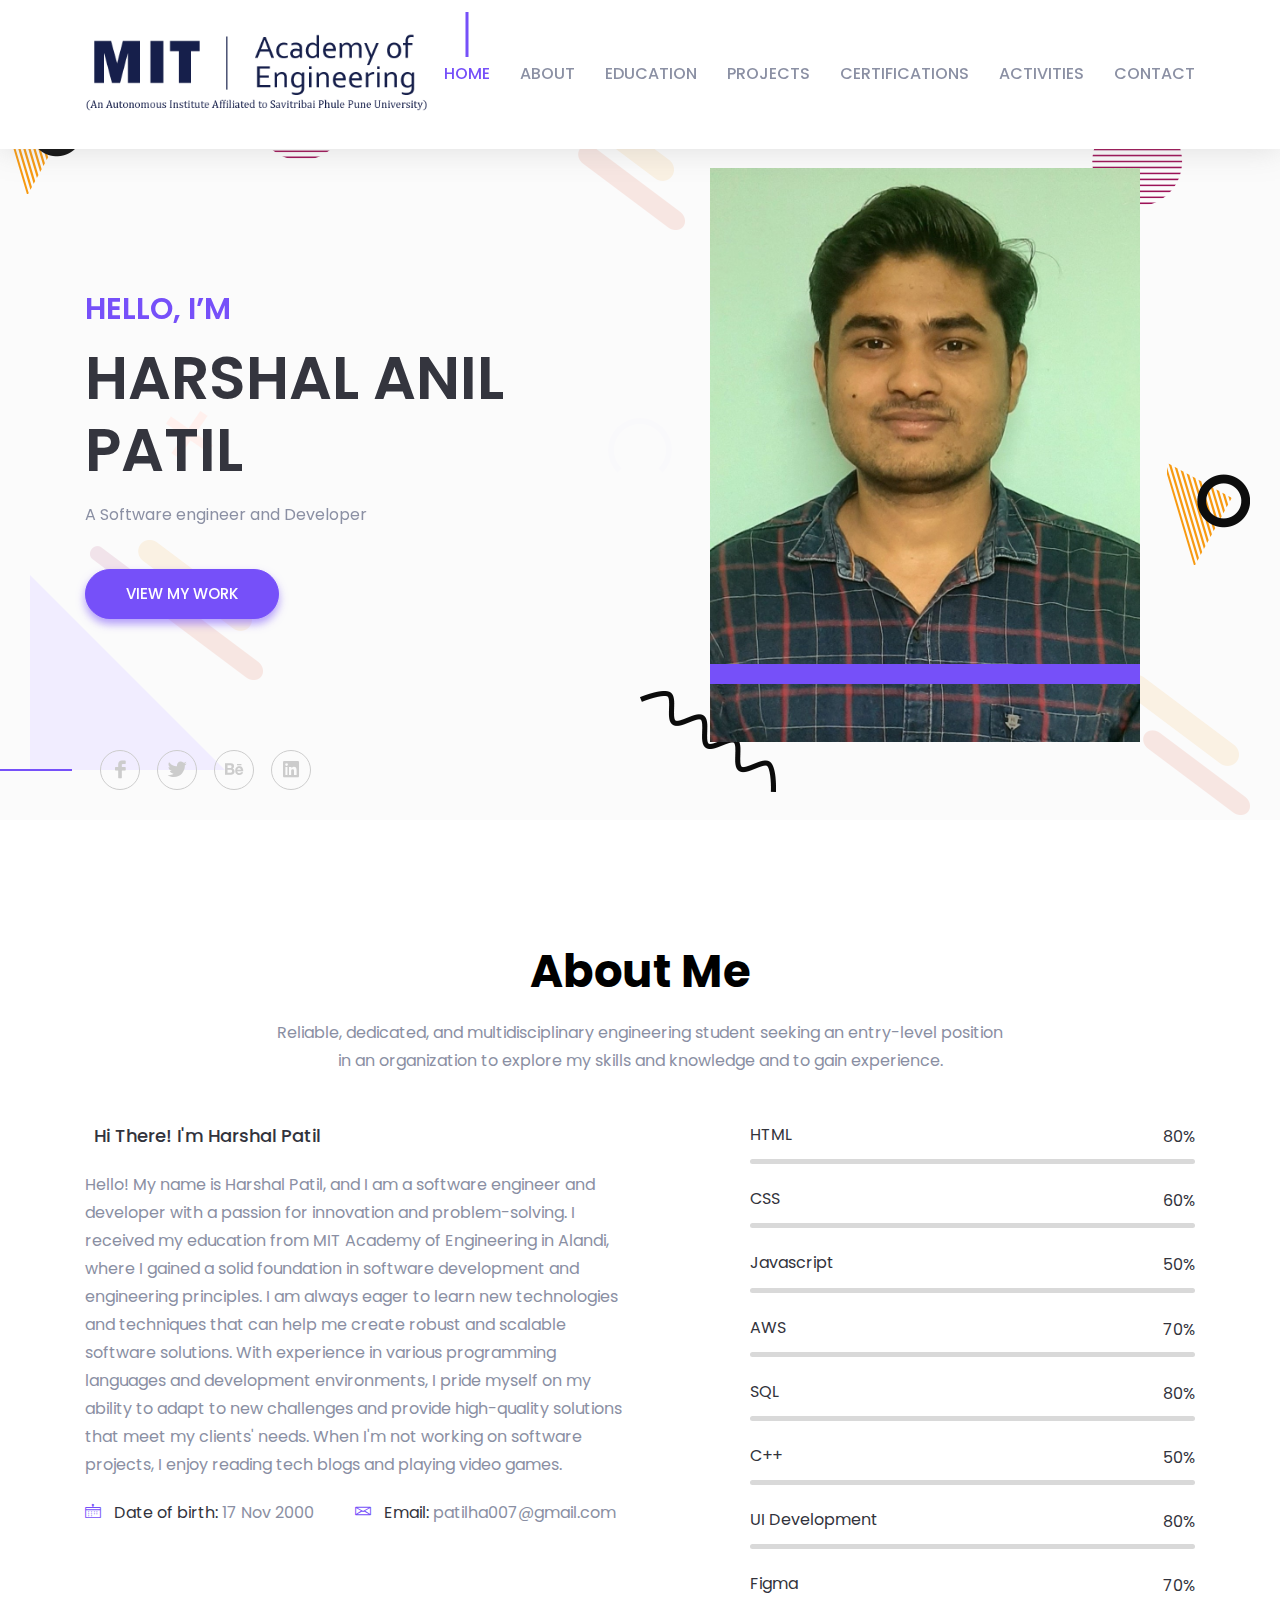
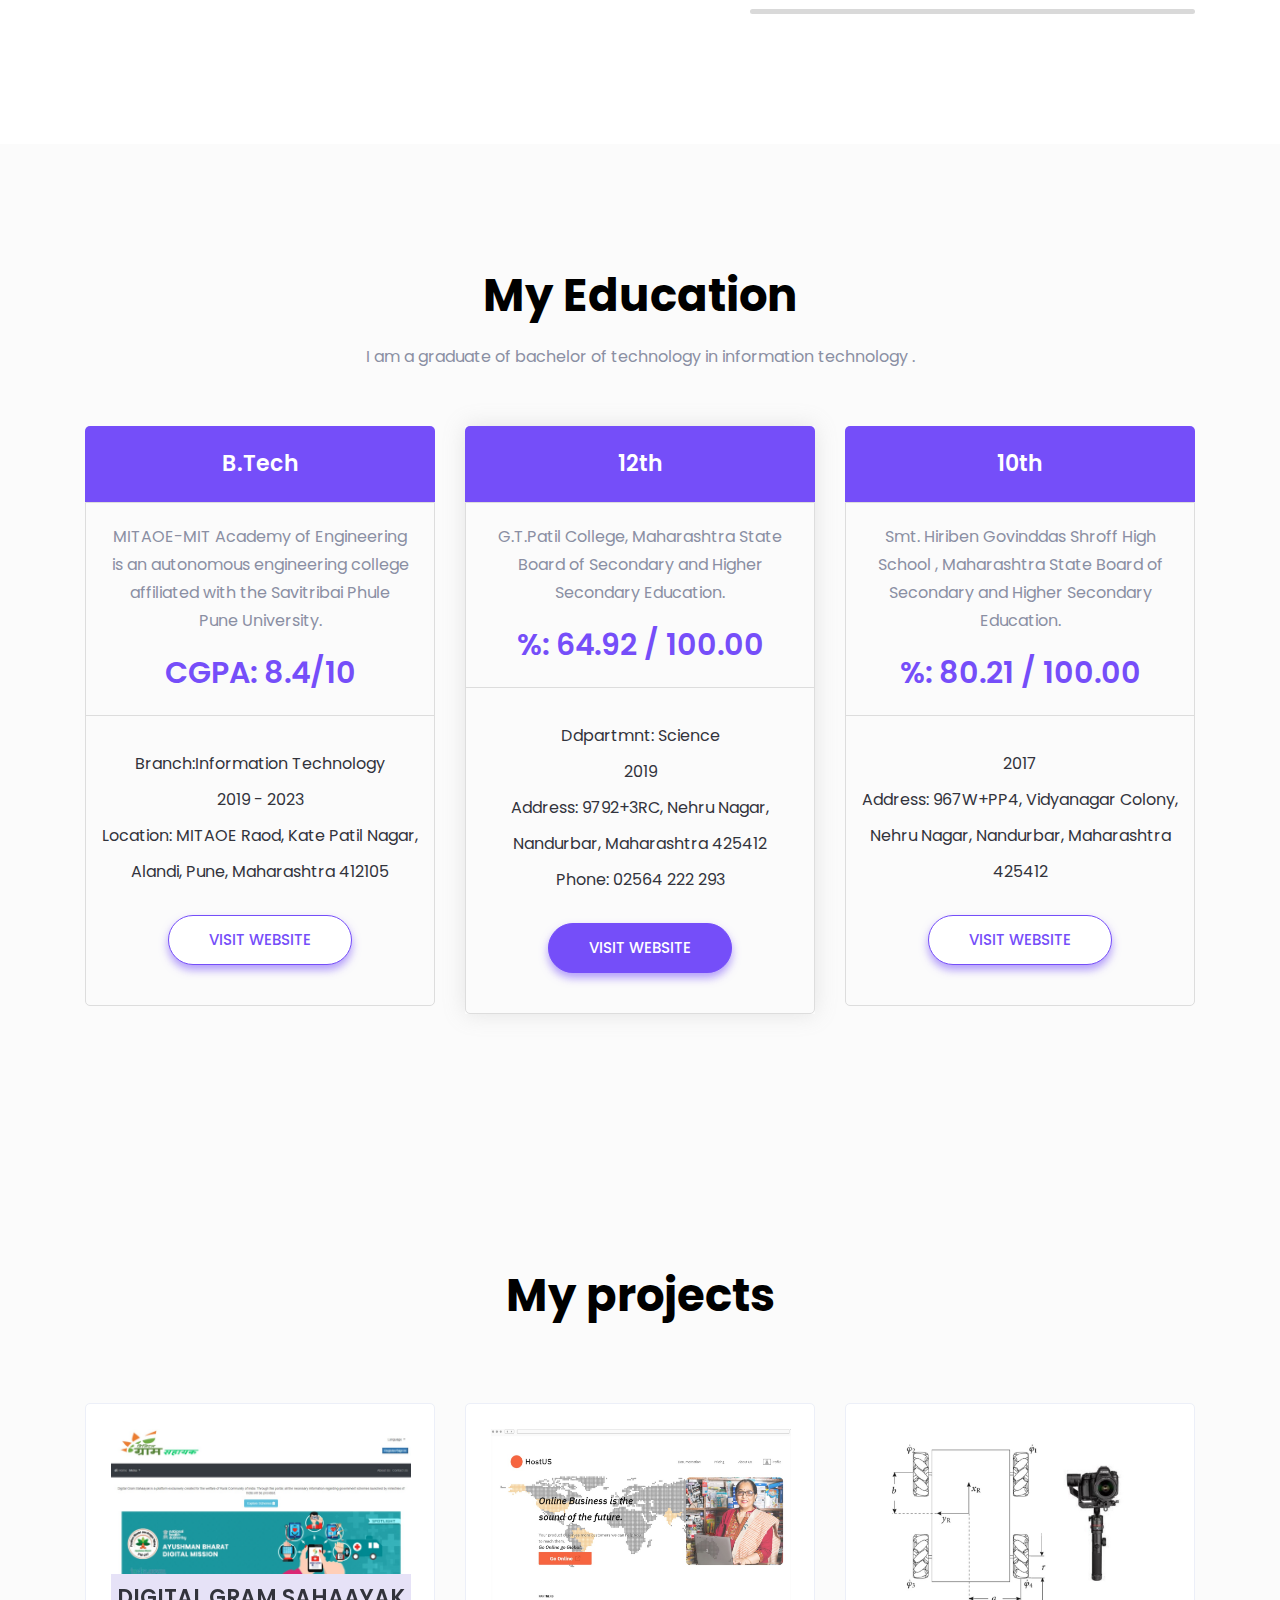
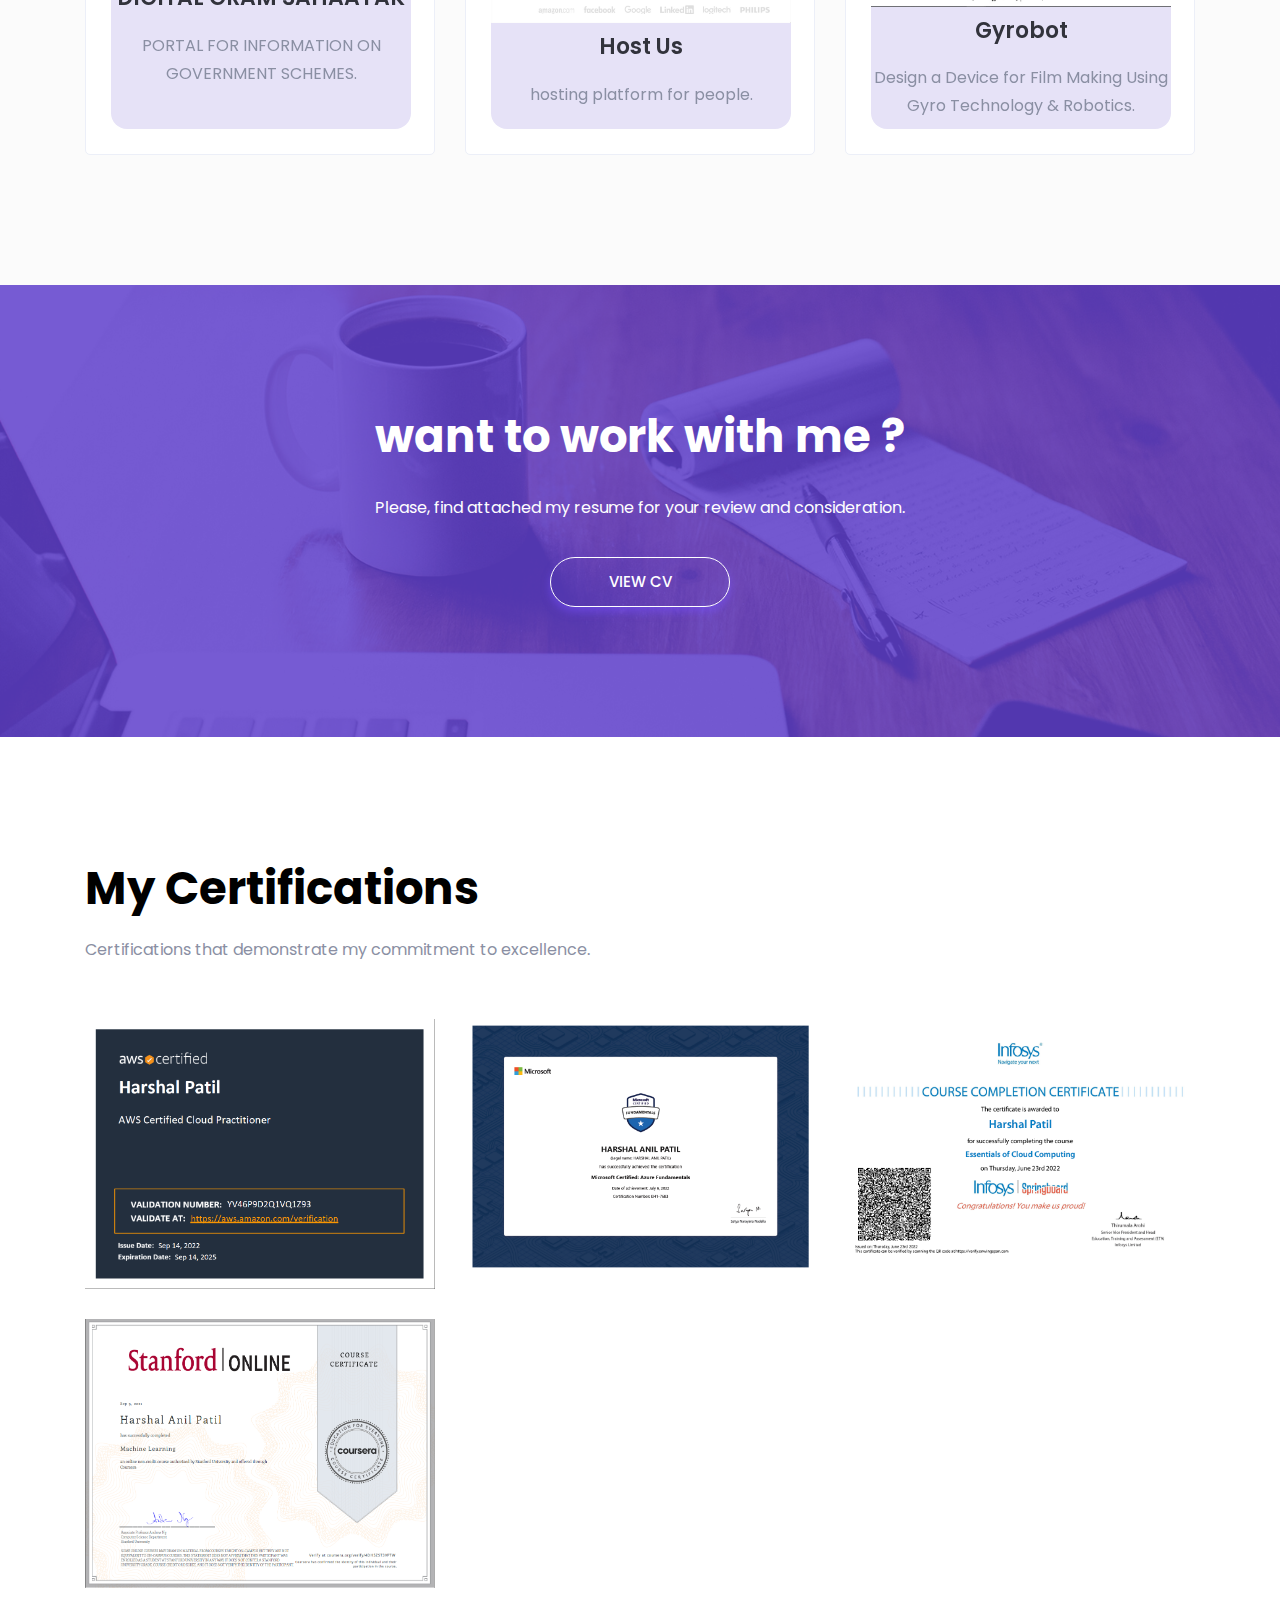
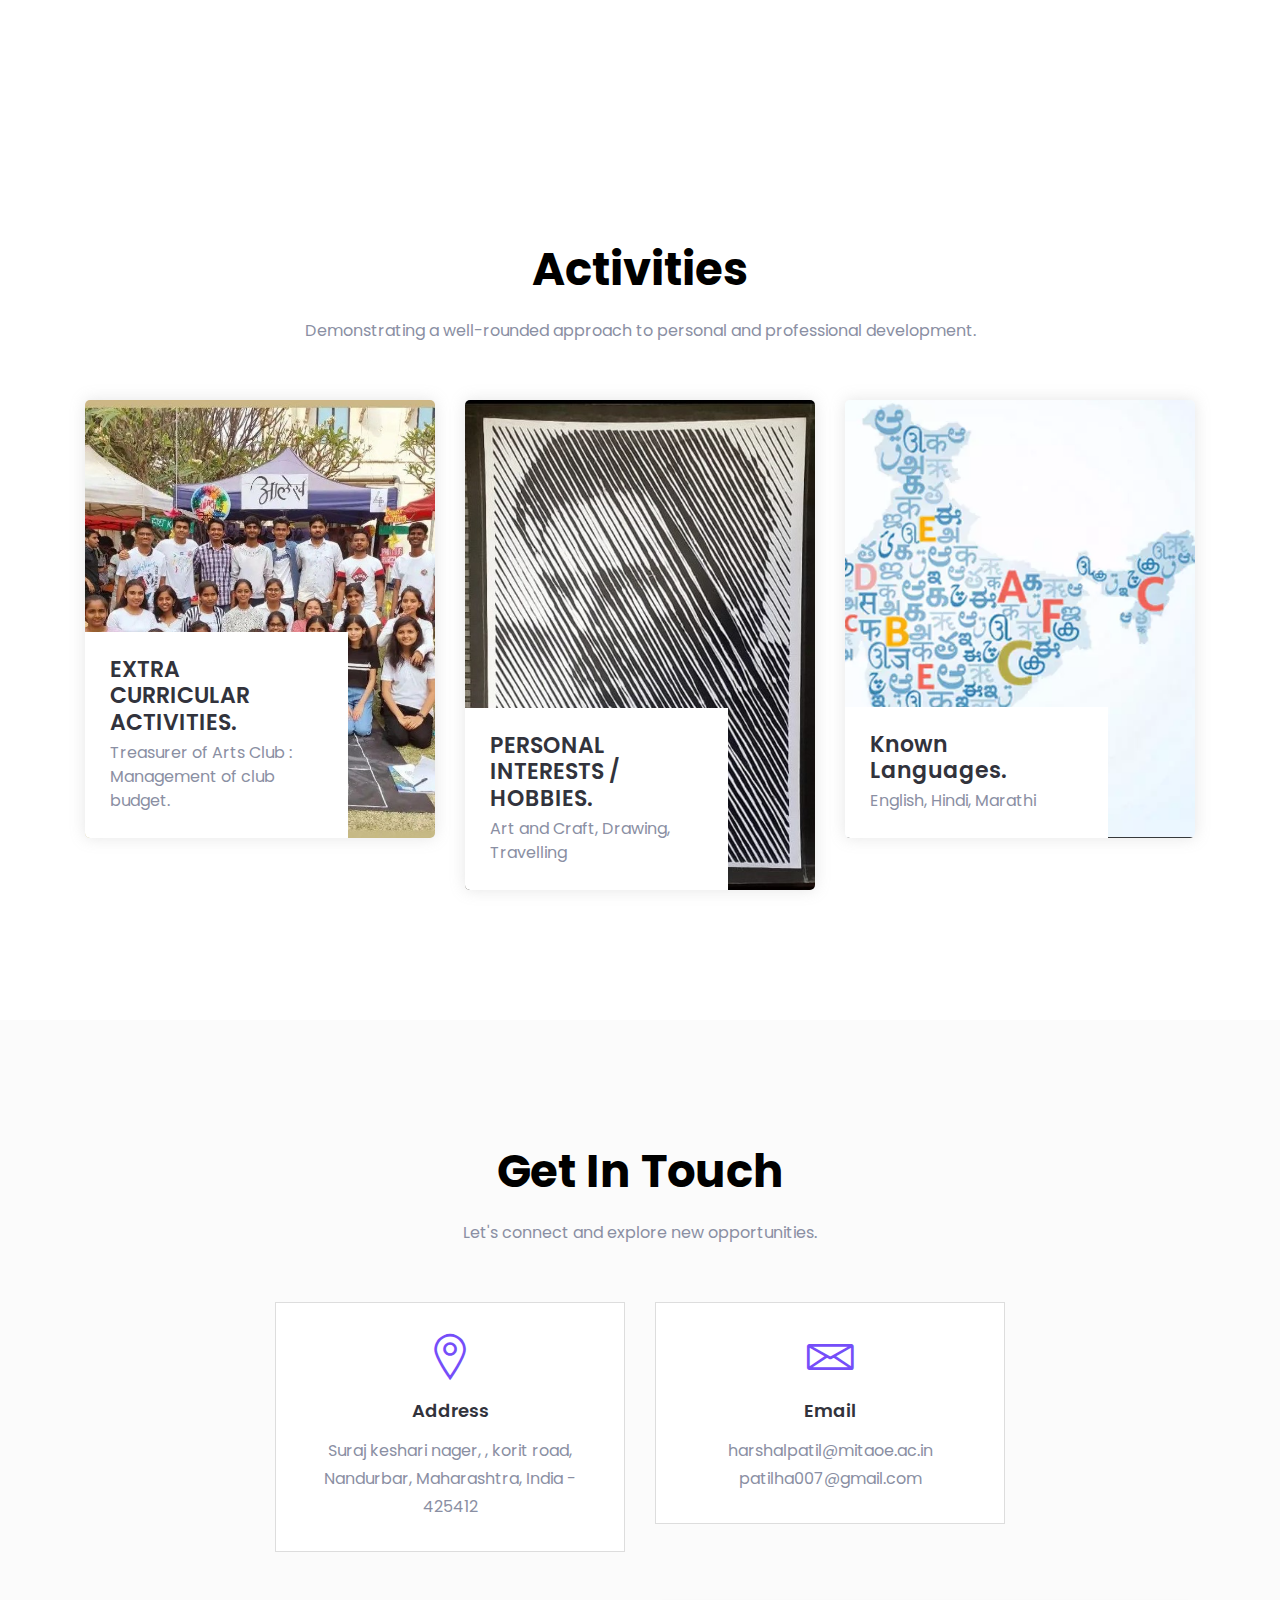
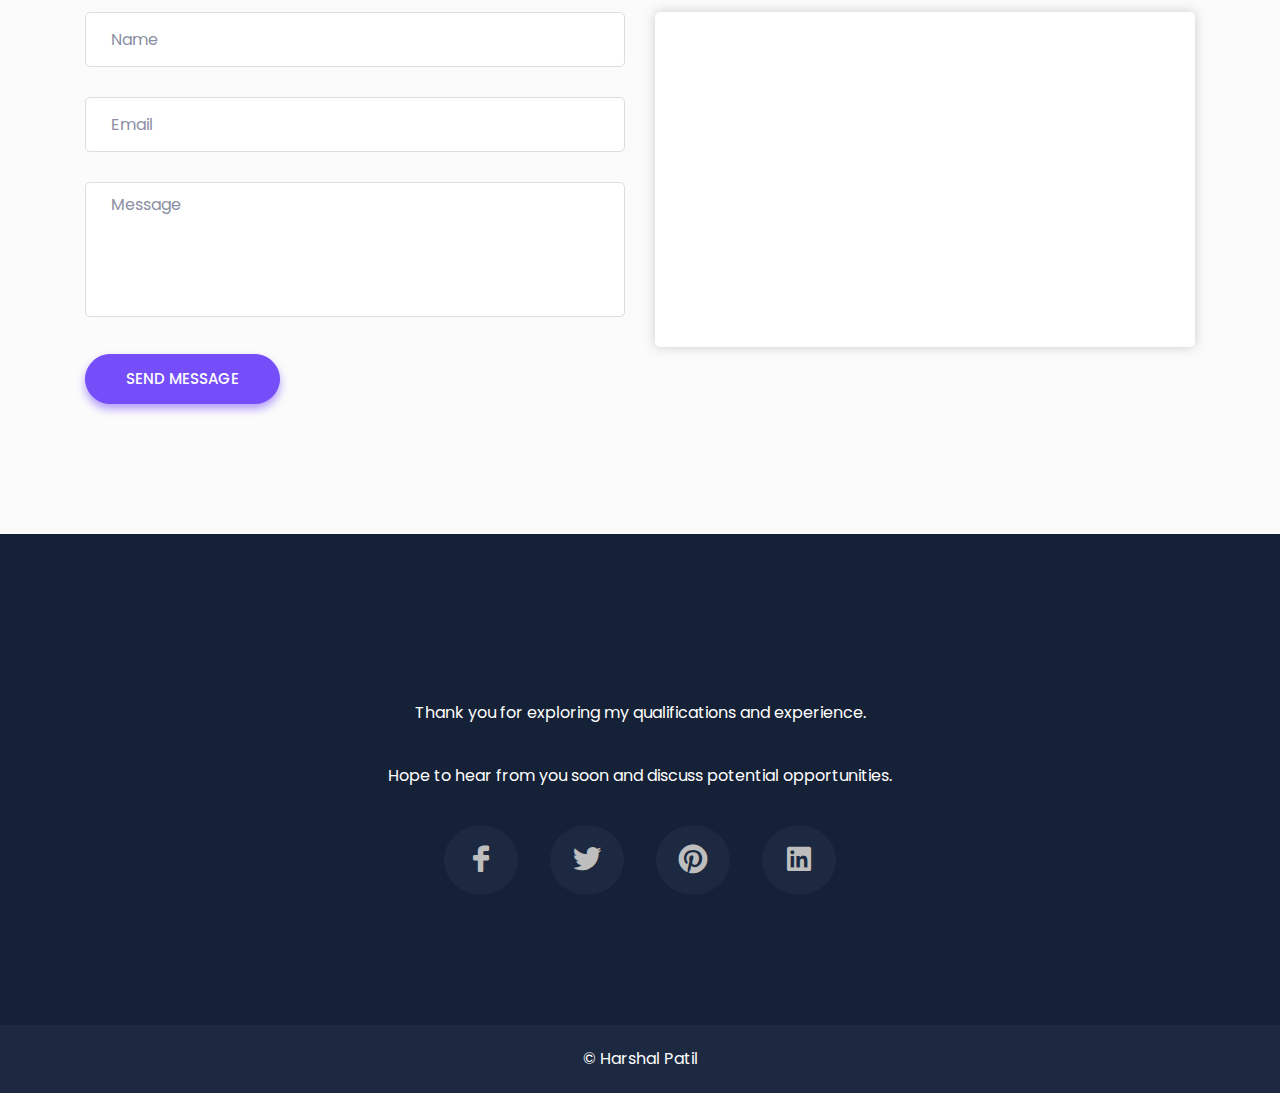
==== index.html @ 9cf2f4ee "My digital Portfolio" ====
<!doctype html>
<html lang="en">

<head>

    <!--====== Required meta tags ======-->
    <meta charset="utf-8">
    <meta http-equiv="x-ua-compatible" content="ie=edge">
    <meta name="description" content="">
    <meta name="viewport" content="width=device-width, initial-scale=1, shrink-to-fit=no">

    <!--====== Title ======-->
    <title>Harshal Patil</title>

    <!--====== Favicon Icon ======-->
    <link rel="shortcut icon" href="assets/images/favicon-16x16.png" type="image/png">

    <!--====== Bootstrap css ======-->
    <link rel="stylesheet" href="assets/css/bootstrap.min.css">

    <!--====== Line Icons css ======-->
    <link rel="stylesheet" href="assets/css/LineIcons.css">

    <!--====== Magnific Popup css ======-->
    <link rel="stylesheet" href="assets/css/magnific-popup.css">

    <!--====== Default css ======-->
    <link rel="stylesheet" href="assets/css/default.css">

    <!--====== Style css ======-->
    <link rel="stylesheet" href="assets/css/style.css">
    <!--====== Added css for flip ======-->
    <link rel="stylesheet" href="assets\css\flip.css"


</head>

<body>

    <!--====== PRELOADER PART START ======-->

    <div class="preloader">
        <div class="loader_34">
            <div class="ytp-spinner">
                <div class="ytp-spinner-container">
                    <div class="ytp-spinner-rotator">
                        <div class="ytp-spinner-left">
                            <div class="ytp-spinner-circle"></div>
                        </div>
                        <div class="ytp-spinner-right">
                            <div class="ytp-spinner-circle"></div>
                        </div>
                    </div>
                </div>
            </div>
        </div>
    </div>

    <!--====== PRELOADER ENDS START ======-->

    <!--====== HEADER PART START ======-->

    <header id="home" class="header-area">
        <div class="navigation fixed-top">
            <div class="container">
                <div class="row">
                    <div class="col-lg-12">
                        <nav class="navbar navbar-expand-lg">
                            <a class="navbar-brand" href="index.html">
                                <img src="assets\images\MITAOE-logo.webp" alt="Logo">
                            </a> <!-- Logo -->
                            <button class="navbar-toggler" type="button" data-toggle="collapse" data-target="#navbarSupportedContent" aria-controls="navbarSupportedContent" aria-expanded="false" aria-label="Toggle navigation">
                                <span class="toggler-icon"></span>
                                <span class="toggler-icon"></span>
                                <span class="toggler-icon"></span>
                            </button>

                            <div class="collapse navbar-collapse" id="navbarSupportedContent">
                                <ul class="navbar-nav ml-auto">
                                    <li class="nav-item active"><a class="page-scroll" href="#home">Home</a></li>
                                    <li class="nav-item"><a class="page-scroll" href="#about">About</a></li>
                                    <li class="nav-item"><a class="page-scroll" href="#pricing">Education</a></li>
                                    <li class="nav-item"><a class="page-scroll" href="#service">projects</a></li>
                                    <li class="nav-item"><a class="page-scroll" href="#work">CERTIFICATIONS</a></li>
                                    <li class="nav-item"><a class="page-scroll" href="#blog">ACTIVITIES</a></li>
                                    <li class="nav-item"><a class="page-scroll" href="#contact">Contact</a></li>
                                </ul>
                            </div> <!-- navbar collapse -->
                        </nav> <!-- navbar -->
                    </div>
                </div> <!-- row -->
            </div> <!-- container -->
        </div> <!-- navigation -->

        <div id="parallax" class="header-content d-flex align-items-center">
            <div class="header-shape shape-one layer" data-depth="0.10">
                <img src="assets/images/banner/shape/shape-1.png" alt="Shape">
            </div> <!-- header shape -->
            <div class="header-shape shape-tow layer" data-depth="0.30">
                <img src="assets/images/banner/shape/shape-2.png" alt="Shape">
            </div> <!-- header shape -->
            <div class="header-shape shape-three layer" data-depth="0.40">
                <img src="assets/images/banner/shape/shape-3.png" alt="Shape">
            </div> <!-- header shape -->
            <div class="header-shape shape-fore layer" data-depth="0.60">
                <img src="assets/images/banner/shape/shape-2.png" alt="Shape">
            </div> <!-- header shape -->
            <div class="header-shape shape-five layer" data-depth="0.20">
                <img src="assets/images/banner/shape/shape-1.png" alt="Shape">
            </div> <!-- header shape -->
            <div class="header-shape shape-six layer" data-depth="0.15">
                <img src="assets/images/banner/shape/shape-4.png" alt="Shape">
            </div> <!-- header shape -->
            <div class="header-shape shape-seven layer" data-depth="0.50">
                <img src="assets/images/banner/shape/shape-5.png" alt="Shape">
            </div> <!-- header shape -->
            <div class="header-shape shape-eight layer" data-depth="0.40">
                <img src="assets/images/banner/shape/shape-3.png" alt="Shape">
            </div> <!-- header shape -->
            <div class="header-shape shape-nine layer" data-depth="0.20">
                <img src="assets/images/banner/shape/shape-6.png" alt="Shape">
            </div> <!-- header shape -->
            <div class="header-shape shape-ten layer" data-depth="0.30">
                <img src="assets/images/banner/shape/shape-3.png" alt="Shape">
            </div> <!-- header shape -->
            <div class="container">
                <div class="row align-items-center">
                    <div class="col-xl-5 col-lg-6">
                        <div class="header-content-right">
                            <h4 class="sub-title">Hello, I’m</h4>
                            <h1 class="title">Harshal Anil Patil</h1>
                            <p>A Software engineer and Developer</p>
                            <a class="main-btn" href="#work">View my Work</a>
                        </div> <!-- header content right -->
                    </div>
                    <div class="col-lg-6 offset-xl-1">
                        <div class="header-image d-none d-lg-block" >
                            <img src="assets\images\Harshal_Patil_IT_2023.jpg" alt="hero">
                        </div> <!-- header image -->
                    </div>
                </div> <!-- row -->
            </div> <!-- container -->
            <div class="header-social">
                <div class="container">
                    <div class="row">
                        <div class="col-lg-12">
                            <div class="header-social-icon">
                                <ul>
                                    <li><a href="#"><i class="lni-facebook-filled"></i></a></li>
                                    <li><a href="#"><i class="lni-twitter-original"></i></a></li>
                                    <li><a href="#"><i class="lni-behance-original"></i></a></li>
                                    <li><a href="#"><i class="lni-linkedin-original"></i></a></li>
                                </ul>
                            </div> <!-- header social -->
                        </div>
                    </div> <!-- row -->
                </div> <!-- container -->
            </div> <!-- header social -->
        </div> <!-- header content -->
    </header>

    <!--====== HEADER PART ENDS ======-->

    <!--====== ABOUT PART START ======-->

    <section id="about" class="about-area pt-125 pb-130">
        <div class="container">
            <div class="row justify-content-center">
                <div class="col-lg-8">
                    <div class="section-title text-center">
                        <h2 class="title">About Me</h2>
                        <p>Reliable, dedicated, and multidisciplinary engineering student seeking an entry-level position in an organization to explore my skills and knowledge
                            and to gain experience.</p>
                    </div> <!-- section title -->
                </div>
            </div> <!-- row -->
            <div class="row">
                <div class="col-lg-6">
                    <div class="about-content mt-50">
                        <h5 class="about-title">Hi There! I'm Harshal Patil</h5>
                        <p>Hello! My name is Harshal Patil, and I am a software engineer and developer with a passion for innovation and problem-solving. I received my education from MIT Academy of Engineering in Alandi, where I gained a solid foundation in software development and engineering principles. I am always eager to learn new technologies and techniques that can help me create robust and scalable software solutions. With experience in various programming languages and development environments, I pride myself on my ability to adapt to new challenges and provide high-quality solutions that meet my clients' needs. When I'm not working on software projects, I enjoy reading tech blogs and playing video games.</p>
                        <ul class="clearfix">
                            <li>
                                <div class="single-info d-flex align-items-center">
                                    <div class="info-icon">
                                        <i class="lni-calendar"></i>
                                    </div>
                                    <div class="info-text">
                                        <p><span>Date of birth:</span> 17 Nov 2000</p>
                                    </div>
                                </div> <!-- single info -->
                            </li>
                            <li>
                                <div class="single-info d-flex align-items-center">
                                    <div class="info-icon">
                                        <i class="lni-envelope"></i>
                                    </div>
                                    <div class="info-text">
                                        <p><span>Email:</span> patilha007@gmail.com</p>
                                    </div>
                                </div> <!-- single info -->
                            </li>
                            
                            <!--<li>
                                <div class="single-info d-flex align-items-center">
                                    <div class="info-icon">
                                        <i class="lni-map-marker"></i>
                                    </div>
                                    <div class="info-text">
                                        <p><span>Location:</span> 4373, El Centro, CA</p>
                                    </div>
                                </div> <!-- single info -->
                            </li>
                        </ul>
                    </div> <!-- about content -->
                </div>
                <div class="col-xl-5 offset-xl-1 col-lg-6">
                    <div class="about-skills pt-25">
                        <div class="skill-item mt-25">
                            <div class="skill-header">
                                <h6 class="skill-title">HTML</h6>
                                <div class="skill-percentage">
                                    <div class="count-box counted">
                                        <span class="counter">80</span>
                                    </div>
                                    %
                                </div>
                            </div>
                            <div class="skill-bar">
                                <div class="bar-inner">
                                    <div class="bar progress-line" data-width="80"></div>
                                </div>
                            </div>
                        </div> <!-- skill item -->
                        <div class="skill-item mt-25">
                            <div class="skill-header">
                                <h6 class="skill-title">CSS</h6>
                                <div class="skill-percentage">
                                    <div class="count-box counted">
                                        <span class="counter">60</span>
                                    </div>
                                    %
                                </div>
                            </div>
                            <div class="skill-bar">
                                <div class="bar-inner">
                                    <div class="bar progress-line" data-width="60"></div>
                                </div>
                            </div>
                        </div> <!-- skill item -->
                        <div class="skill-item mt-25">
                            <div class="skill-header">
                                <h6 class="skill-title">Javascript</h6>
                                <div class="skill-percentage">
                                    <div class="count-box counted">
                                        <span class="counter">50</span>
                                    </div>
                                    %
                                </div>
                            </div>
                            <div class="skill-bar">
                                <div class="bar-inner">
                                    <div class="bar progress-line" data-width="50"></div>
                                </div>
                            </div>
                        </div> <!-- skill item -->
                        <div class="skill-item mt-25">
                            <div class="skill-header">
                                <h6 class="skill-title">AWS</h6>
                                <div class="skill-percentage">
                                    <div class="count-box counted">
                                        <span class="counter">70</span>
                                    </div>
                                    %
                                </div>
                            </div>
                            <div class="skill-bar">
                                <div class="bar-inner">
                                    <div class="bar progress-line" data-width="70"></div>
                                </div>
                            </div>
                        </div> <!-- skill item -->
                        <div class="skill-item mt-25">
                            <div class="skill-header">
                                <h6 class="skill-title">SQL</h6>
                                <div class="skill-percentage">
                                    <div class="count-box counted">
                                        <span class="counter">80</span>
                                    </div>
                                    %
                                </div>
                            </div>
                            <div class="skill-bar">
                                <div class="bar-inner">
                                    <div class="bar progress-line" data-width="80"></div>
                                </div>
                            </div>
                        </div> <!-- skill item -->
                        <div class="skill-item mt-25">
                            <div class="skill-header">
                                <h6 class="skill-title">C++</h6>
                                <div class="skill-percentage">
                                    <div class="count-box counted">
                                        <span class="counter">50</span>
                                    </div>
                                    %
                                </div>
                            </div>
                            <div class="skill-bar">
                                <div class="bar-inner">
                                    <div class="bar progress-line" data-width="50"></div>
                                </div>
                            </div>
                        </div> <!-- skill item -->
                        <div class="skill-item mt-25">
                            <div class="skill-header">
                                <h6 class="skill-title">UI Development</h6>
                                <div class="skill-percentage">
                                    <div class="count-box counted">
                                        <span class="counter">80</span>
                                    </div>
                                    %
                                </div>
                            </div>
                            <div class="skill-bar">
                                <div class="bar-inner">
                                    <div class="bar progress-line" data-width="80"></div>
                                </div>
                            </div>
                        </div> <!-- skill item -->
                        <div class="skill-item mt-25">
                            <div class="skill-header">
                                <h6 class="skill-title">Figma</h6>
                                <div class="skill-percentage">
                                    <div class="count-box counted">
                                        <span class="counter">70</span>
                                    </div>
                                    %
                                </div>
                            </div>
                            <div class="skill-bar">
                                <div class="bar-inner">
                                    <div class="bar progress-line" data-width="70"></div>
                                </div>
                            </div>
                        </div> <!-- skill item -->
                    </div> <!-- about skills -->
                </div>
            </div> <!-- row -->
        </div> <!-- container -->
    </section>

    <!--====== ABOUT PART ENDS ======-->

    <!--====== PRICING PART START ======-->
        <section id="pricing" class="pricing-area gray-bg pt-125 pb-130">
            <div class="container">
                <div class="row justify-content-center">
                    <div class="col-lg-8">
                        <div class="section-title text-center pb-25">
                            <h2 class="title">My Education</h2>
                            <p>I am a graduate of bachelor of technology in information technology .</p>
                        </div> <!-- section title -->
                    </div>
                </div> <!-- row -->
                <div class="row justify-content-center">
                    <div class="col-lg-4 col-md-8 col-sm-9">
                        <div class="single-pricing text-center mt-30">
                            <div class="pricing-package">
                                <h4 class="package-title">B.Tech</h4>
                            </div>
                            <div class="pricing-body">
                                <div class="pricing-text">
                                    <p>MITAOE-MIT Academy of Engineering is an autonomous engineering college affiliated with the Savitribai Phule Pune University.</p>
                                    <span class="price">CGPA: 8.4/10 </span>
                                </div>
                                <div class="pricing-list">
                                    <ul>
                                        <li>Branch:Information Technology</li>
                                        <li>2019 - 2023</li>
                                        <li>Location: MITAOE Raod, Kate Patil Nagar, Alandi, Pune, Maharashtra 412105</li>
                                        
                                    </ul>
                                </div>
                                <div class="pricing-btn">
                                    <a class="main-btn" href="https://mitaoe.ac.in/">Visit Website</a>
                                </div>
                            </div>
                        </div> <!-- single pricing -->
                    </div>
                    <div class="col-lg-4 col-md-8 col-sm-9">
                        <div class="single-pricing active text-center mt-30">
                            <div class="pricing-package">
                                <h4 class="package-title">12th</h4>
                            </div>
                            <div class="pricing-body">
                                <div class="pricing-text">
                                    <p>G.T.Patil College, Maharashtra State Board of Secondary and Higher Secondary Education. </p>
                                    <span class="price">%: 64.92 / 100.00</span>
                                </div>
                                <div class="pricing-list">
                                    <ul>
                                        <li>Ddpartmnt: Science </li>
                                        <li>2019</li>
                                        <li>Address: 9792+3RC, Nehru Nagar, Nandurbar, Maharashtra 425412</li>
                                        <li>Phone: 02564 222 293</li>
                                        
                                    </ul>
                                </div>
                                <div class="pricing-btn">
                                    <a class="main-btn" href="http://ntvsgtpcollege.org/">Visit Website</a>
                                </div>
                            </div>
                        </div> <!-- single pricing -->
                    </div>
                    <div class="col-lg-4 col-md-8 col-sm-9">
                        <div class="single-pricing text-center mt-30">
                            <div class="pricing-package">
                                <h4 class="package-title">10th</h4>
                            </div>
                            <div class="pricing-body">
                                <div class="pricing-text">
                                    <p>Smt. Hiriben Govinddas Shroff High School , Maharashtra State Board of Secondary and Higher Secondary Education.</p>
                                    <span class="price">%: 80.21 / 100.00</span>
                                </div>
                                <div class="pricing-list">
                                    <ul>
                                        <li>2017</li>
                                        <li>Address: 967W+PP4, Vidyanagar Colony, Nehru Nagar, Nandurbar, Maharashtra 425412</li>
                                        
                                    </ul>
                                </div>
                                <div class="pricing-btn">
                                    <a class="main-btn" href="https://www.shroffhighschool.org/">Visit Website</a>
                                </div>
                            </div>
                        </div> <!-- single pricing -->
                    </div>
                </div> <!-- row -->
            </div> <!-- container -->
        </section>
    
        <!--====== PRICING PART ENDS ======-->

    <!--====== SERVICES PART START ======-->

    <section id="service" class="services-area gray-bg pt-125 pb-130">
        <div class="container">
            <div class="row justify-content-center">
                <div class="col-lg-8">
                    <div class="section-title text-center pb-30">
                        <h2 class="title">My projects</h2>
                        
                    </div> <!-- section title -->
                </div>
            </div> <!-- row -->
       
            
            <div class="row justify-content-center">
                <div class="col-lg-4 col-md-6 col-sm-8">
                <div class="single-service text-center mt-30">
                <div class="flip-card">
                    <div class="flip-card-inner">
                      <div class="flip-card-front">
                        <div class="service-icon">                            
                            <img src="assets\images\work\WhatsApp Image 2021-12-23 at 7.00.07 AM.jpeg" >                    
                        </div>
                        <div class="service-content">
                            <h4 class="service-title"><a href="#">DIGITAL GRAM SAHAAYAK</a></h4>
                            <p>PORTAL FOR INFORMATION ON GOVERNMENT SCHEMES.</p>
                        </div>
                      </div>

                      <div class="flip-card-back">
                        <h4>Mentor: Kavita.s</h4> 
                        <h5>Team Size: 4</h5>
                        <h5>Key Skills:</h5> 
                        <ul>
                            <li>HTML</li>
                            <li>CSS</li>
                            <li>Javascript</li>
                            <li>MySQL</li>
                            <li>NodeJS</li>
                            <li>Express.js</li>
                            <li>AWS</li>
                          </ul>
                          <h6>11 Apr, 2021 - 20 May, 2022</h6>  
                      </div>
                    </div>
                  </div>
                </div>
                </div>


                
                <div class="col-lg-4 col-md-6 col-sm-8">
                    <div class="single-service text-center mt-30">
                        <div class="flip-card">
                            <div class="flip-card-inner">
                              <div class="flip-card-front">
                                <div class="service-icon">                            
                                    <img src="assets/images/work/Untitled.jpg" >                    
                                </div>
                                <div class="service-content">
                                    <h4 class="service-title"><a href="#">Host Us</a></h4>
                                    <p>hosting platform for people.</p>
                                </div>
                              </div>
        
                              <div class="flip-card-back">
                                <h4>Mentor:  Rudragouda Patil</h4> 
                                <h5>Team Size: 3</h5>
                                <h5>Key Skills:</h5> 
                                <ul>
                                    <li>HTML</li>
                                    <li>CSS</li>
                                    <li>Javascript</li>
                                    <li>MySQL</li>
                                    <li>HCI</li>
                                    <li>AWS</li>
                                  </ul>
                                  <h6>11 Jan, 2023 - 20 April, 2023</h6>  
                              </div>
                            </div>
                          </div>
                    </div> <!-- single service -->
                </div>


                <div class="col-lg-4 col-md-6 col-sm-8">
                    <div class="single-service text-center mt-30">
                        <div class="flip-card">
                            <div class="flip-card-inner">
                              <div class="flip-card-front">
                                <div class="service-icon">                            
                                    <img src="assets/images/work/robo.jpg" >                    
                                </div>
                                <div class="service-content">
                                    <h4 class="service-title"><a href="#">Gyrobot</a></h4>
                                    <p>Design a Device for Film Making Using Gyro Technology &
                                        Robotics.</p>
                                </div>
                              </div>
        
                              <div class="flip-card-back">
                               
                                <h5>Team Size: 4</h5>
                                <h5>Key Skills:</h5> 
                                <ul>
                                    <li>Basics of arduino</li>
                                    <li>Arduino coding</li>
                                    <li>Robotics</li>
                                    <li>ML</li>
                                    
                                  </ul>
                                  <h6>27 Oct, 2021 - 29 Dec, 2021</h6>  
                              </div>
                            </div>
                          </div>
                    </div> <!-- single service -->
                </div>
                
            </div> <!-- row -->
        </div> <!-- container -->
    </section>

    <!--====== SERVICES PART ENDS ======-->

    <!--====== CALL TO ACTION PART START ======-->

    <section id="call-to-action" class="call-to-action pt-125 pb-130 bg_cover" style="background-image: url(assets/images/call-to-action.jpg)">
        <div class="container">
            <div class="row justify-content-center">
                <div class="col-xl-8 col-lg-9">
                    <div class="call-action-content text-center">
                        <h2 class="action-title">want to work with me ?</h2>
                        <p>Please, find attached my resume for your review and consideration.</p>
                        <ul>
                            
                            <li><a class="main-btn custom-2" rel="CV" href="assets\images\Harshal_Patil.pdf">View CV</a></li>
                        </ul>
                    </div> <!-- call action content -->
                </div>
            </div> <!-- row -->
        </div> <!-- container -->
    </section>

    <!--====== CALL TO ACTION PART ENDS ======-->

    <!--====== WORK PART START ======-->

    <section id="work" class="work-area pt-125 pb-130">
        <div class="container">
            <div class="row">
                <div class="col-lg-8">
                    <div class="section-title pb-25">
                        <h2 class="title">My Certifications</h2>
                        <p>Certifications that demonstrate my commitment to excellence.</p>
                    </div> <!-- section title -->
                </div>
            </div> <!-- row -->
            <div class="row">
                <div class="col-lg-4 col-md-6 col-sm-6">
                    <div class="single-work text-center mt-30">
                        <div class="work-image">
                            <img src="assets\images\work\AWS.png" alt="work">
                        </div>
                        <div class="work-overlay">
                            <div class="work-content">
                                <h3 class="work-title">AWS Certified Cloud Practitioner</h3>
                                <ul>
                                    
                                    <li><a href="assets\images\work\AWS Certified Cloud Practitioner certificate.pdf"><i class="lni-link"></i></a></li>
                                </ul>
                            </div>
                        </div>
                    </div> <!-- single work -->
                </div>

                <div class="col-lg-4 col-md-6 col-sm-6">
                    <div class="single-work text-center mt-30">
                        <div class="work-image">
                            <img src="assets\images\work\Azure.png" alt="work">
                        </div>
                        <div class="work-overlay">
                            <div class="work-content">
                                <h3 class="work-title">Microsoft Certified: Azure Fundamentals
                                </h3>
                                <ul>
                                    
                                    <li><a href="assets\images\work\Microsoft Azure.pdf"><i class="lni-link"></i></a></li>
                                </ul>
                            </div>
                        </div>
                    </div> <!-- single work -->
                </div>

                <div class="col-lg-4 col-md-6 col-sm-6">
                    <div class="single-work text-center mt-30">
                        <div class="work-image">
                            <img src="assets\images\work\Essentials of Cloud Computing-Infosys.png" alt="work">
                        </div>
                        <div class="work-overlay">
                            <div class="work-content">
                                <h3 class="work-title">Essentials of Cloud Computing-Infosys</h3>
                                <ul>
                                    
                                    <li><a href="assets\images\work\Essentials of Cloud Computing-Infosys.pdf"><i class="lni-link"></i></a></li>
                                </ul>
                            </div>
                        </div>
                    </div> <!-- single work -->
                </div>

                <div class="col-lg-4 col-md-6 col-sm-6">
                    <div class="single-work text-center mt-30">
                        <div class="work-image">
                            <img src="assets\images\work\Ml.png" alt="work">
                        </div>
                        <div class="work-overlay">
                            <div class="work-content">
                                <h3 class="work-title">Machine Learning
                                    an online  course authorized by Stanford University </h3>
                                <ul>
                                    
                                    <li><a href="assets\images\work\Machine Learning.pdf"><i class="lni-link"></i></a></li>
                                </ul>
                            </div>
                        </div>
                    </div> <!-- single work -->
                </div>
                
            </div> <!-- row -->
        </div> <!-- container -->
    </section>

    <!--====== WORK PART ENDS ======-->

    <!--====== BLOG PART START ======-->

    <section id="blog" class="blog-area pt-125 pb-130">
        <div class="container">
            <div class="row justify-content-center">
                <div class="col-lg-8">
                    <div class="section-title text-center pb-25">
                        <h2 class="title">Activities</h2>
                        <p>Demonstrating a well-rounded approach to personal and professional development.</p>
                    </div> <!-- section title -->
                </div>
            </div> <!-- row -->
            <div class="row justify-content-center">
                <div class="col-lg-4 col-md-8 col-sm-9">
                    <div class="single-blog mt-30">
                        <div class="blog-image">
                            <img src="assets\images\blog\Screenshot_20230327_111406_Instagram.jpg" alt="Blog">
                        </div>
                        <div class="blog-content">
                            <h4 class="blog-title"><a href="blog-details.html">EXTRA CURRICULAR ACTIVITIES.</a></h4>
                            <span>Treasurer of Arts Club : Management of club budget.</span>
                        </div>
                    </div> <!-- single blog -->
                </div>
                <div class="col-lg-4 col-md-8 col-sm-9">
                    <div class="single-blog mt-30">
                        <div class="blog-image">
                            <img src="assets\images\blog\Art.jpeg" alt="Blog">
                        </div>
                        <div class="blog-content">
                            <h4 class="blog-title"><a href="blog-details.html">PERSONAL INTERESTS / HOBBIES.</a></h4>
                            <span>Art and Craft, Drawing, Travelling
                            </span>
                        </div>
                    </div> <!-- single blog -->
                </div>
                <div class="col-lg-4 col-md-8 col-sm-9">
                    <div class="single-blog mt-30">
                        <div class="blog-image">
                            <img src="assets\images\blog\Lan.png" alt="Blog">
                        </div>
                        <div class="blog-content">
                            <h4 class="blog-title"><a href="blog-details.html">Known Languages.</a></h4>
                            <span>English,
                                Hindi,
                                Marathi</span>
                        </div>
                    </div> <!-- single blog -->
                </div>
            </div> <!-- row -->
            
        </div> <!-- container -->
    </section>

    <!--====== BLOG PART ENDS ======-->

    <!--====== CONTACT PART START ======-->

    <section id="contact" class="contact-area pt-125 pb-130 gray-bg">
        <div class="container">
            <div class="row justify-content-center">
                <div class="col-lg-8">
                    <div class="section-title text-center pb-25">
                        <h2 class="title">Get In Touch</h2>
                        <p>Let's connect and explore new opportunities.</p>
                    </div> <!-- section title -->
                </div>
            </div> <!-- row -->
            <div class="row justify-content-center">
                <div class="col-lg-4 col-md-6 col-sm-7">
                    <div class="contact-box text-center mt-30">
                        <div class="contact-icon">
                            <i class="lni-map-marker"></i>
                        </div>
                        <div class="contact-content">
                            <h6 class="contact-title">Address</h6>
                            <p>Suraj keshari nager, , korit road, Nandurbar,
                                Maharashtra, India - 425412</p>
                        </div>
                    </div> <!-- contact box -->
                </div>
                
                <!-- <div class="col-lg-4 col-md-6 col-sm-7">
                    <div class="contact-box text-center mt-30">
                        <div class="contact-icon">
                            <i class="lni-phone"></i>
                        </div>
                        <div class="contact-content">
                            <h6 class="contact-title">Phone</h6>
                            <p>+931 2222 5555</p>
                            <p>+547 5554 6663</p>
                        </div>
                    </div> 
                </div> -->
                
                <div class="col-lg-4 col-md-6 col-sm-7">
                    <div class="contact-box text-center mt-30">
                        <div class="contact-icon">
                            <i class="lni-envelope"></i>
                        </div>
                        <div class="contact-content">
                            <h6 class="contact-title">Email</h6>
                            <p> harshalpatil@mitaoe.ac.in </p>
                            <p>patilha007@gmail.com</p>
                        </div>
                    </div> <!-- contact box -->
                </div>
            </div> <!-- row -->
            <div class="row">
                <div class="col-lg-6">
                    <div class="contact-form pt-30">
                        <form id="contact-form" action="assets/contact.php">
                            <div class="single-form">
                                <input type="text" name="name" placeholder="Name">
                            </div> <!-- single form -->
                            <div class="single-form">
                                <input type="email" name="email" placeholder="Email">
                            </div> <!-- single form -->
                            <div class="single-form">
                                <textarea name="message" placeholder="Message"></textarea>
                            </div> <!-- single form -->
                            <p class="form-message"></p>
                            <div class="single-form">
                                <button class="main-btn" type="submit">Send Message</button>
                            </div> <!-- single form -->
                        </form>
                    </div> <!-- contact form -->
                </div>
                <div class="col-lg-6">
                    <div class="contact-map mt-60">
                        <div class="gmap_canvas">                            
                            <iframe id="gmap_canvas" src="https://www.google.com/maps/embed?pb=!1m18!1m12!1m3!1d3715.126583405491!2d74.2473225!3d21.3849199!2m3!1f0!2f0!3f0!3m2!1i1024!2i768!4f13.1!3m3!1m2!1s0x3bdf09617da6e1f3%3A0xaf0c07060b79a67f!2sSuraj%20Kesari%20Nagar!5e0!3m2!1sen!2sin!4v1679897536123!5m2!1sen!2sin" width="600" height="450" style="border:0;" allowfullscreen="" loading="lazy" referrerpolicy="no-referrer-when-downgrade"></iframe
                        </div>
                    </div> <!-- contact map -->
                </div>
            </div> <!-- row -->
        </div> <!-- container -->
    </section>

    <!--====== CONTACT PART ENDS ======-->

    <!--====== FOOTER PART START ======-->

    <footer id="footer" class="footer-area">
        <div class="footer-widget pt-130 pb-130">
            <div class="container">
                <div class="row justify-content-center">
                    <div class="col-lg-8">
                        <div class="footer-content text-center">
                            
                            <p class="mt-">Thank you for exploring my qualifications and experience.</p>
                            <p class="mt-">Hope to hear from you soon and discuss potential opportunities.</p>
                            <ul>
                                <li><a href="#"><i class="lni-facebook-filled"></i></a></li>
                                <li><a href="#"><i class="lni-twitter-original"></i></a></li>
                                <li><a href="#"><i class="lni-pinterest"></i></a></li>
                                <li><a href="https://www.linkedin.com/in/harshal-patil-985b661a5/"><i class="lni-linkedin-original"></i></a></li>
                            </ul>
                        </div> <!-- footer content -->
                    </div>
                </div> <!-- row -->
            </div> <!-- container -->
        </div> <!-- footer widget -->
        <div class="footer-copyright pb-20">
            <div class="container">
                <div class="row">
                    <div class="col-lg-12">
                        <div class="copyright-text text-center pt-20">
                            <p> &#169;	Harshal Patil</a></p>
                        </div> <!-- copyright text -->
                    </div>
                </div> <!-- row -->
            </div> <!-- container -->
        </div> <!-- footer widget -->
    </footer>

    <!--====== FOOTER PART ENDS ======-->

    <!--====== BACK TOP TOP PART START ======-->

    <a href="#" class="back-to-top"><i class="lni-chevron-up"></i></a>

    <!--====== BACK TOP TOP PART ENDS ======-->







    <!--====== jquery js ======-->
    <script src="assets/js/vendor/modernizr-3.6.0.min.js"></script>
    <script src="assets/js/vendor/jquery-1.12.4.min.js"></script>

    <!--====== Bootstrap js ======-->
    <script src="assets/js/bootstrap.min.js"></script>
    <script src="assets/js/popper.min.js"></script>

    <!--====== Magnific Popup js ======-->
    <script src="assets/js/jquery.magnific-popup.min.js"></script>

    <!--====== Parallax js ======-->
    <script src="assets/js/parallax.min.js"></script>

    <!--====== Counter Up js ======-->
    <script src="assets/js/waypoints.min.js"></script>
    <script src="assets/js/jquery.counterup.min.js"></script>

    <!--====== Ajax Contact js ======-->
    <script src="assets/js/ajax-contact.js"></script>

    <!--====== Appear js ======-->
    <script src="assets/js/jquery.appear.min.js"></script>

    <!--====== Scrolling js ======-->
    <script src="assets/js/scrolling-nav.js"></script>
    <script src="assets/js/jquery.easing.min.js"></script>

    <!--====== Validator js ======-->
    <script src="assets/js/validator.min.js"></script>

    <!--====== Main js ======-->
    <script src="assets/js/main.js"></script>

</body>

</html>
---- assets/css/default.css ----
/* Deafult Margin & Padding */
/*-- Margin Top --*/
.mt-5 {
	margin-top: 5px;
}
.mt-10 {
	margin-top: 10px;
}
.mt-15 {
	margin-top: 15px;
}
.mt-20 {
	margin-top: 20px;
}
.mt-25 {
	margin-top: 25px;
}
.mt-30 {
	margin-top: 30px;
}
.mt-35 {
	margin-top: 35px;
}
.mt-40 {
	margin-top: 40px;
}
.mt-45 {
	margin-top: 45px;
}
.mt-50 {
	margin-top: 50px;
}
.mt-55 {
	margin-top: 55px;
}
.mt-60 {
	margin-top: 60px;
}
.mt-65 {
	margin-top: 65px;
}
.mt-70 {
	margin-top: 70px;
}
.mt-75 {
	margin-top: 75px;
}
.mt-80 {
	margin-top: 80px;
}
.mt-85 {
	margin-top: 85px;
}
.mt-90 {
	margin-top: 90px;
}
.mt-95 {
	margin-top: 95px;
}
.mt-100 {
	margin-top: 100px;
}
.mt-105 {
	margin-top: 105px;
}
.mt-110 {
	margin-top: 110px;
}
.mt-115 {
	margin-top: 115px;
}
.mt-120 {
	margin-top: 120px;
}
.mt-125 {
	margin-top: 125px;
}
.mt-130 {
	margin-top: 130px;
}
.mt-135 {
	margin-top: 135px;
}
.mt-140 {
	margin-top: 140px;
}
.mt-145 {
	margin-top: 145px;
}
.mt-150 {
	margin-top: 150px;
}
.mt-155 {
	margin-top: 155px;
}
.mt-160 {
	margin-top: 160px;
}
.mt-165 {
	margin-top: 165px;
}
.mt-170 {
	margin-top: 170px;
}
.mt-175 {
	margin-top: 175px;
}
.mt-180 {
	margin-top: 180px;
}
.mt-185 {
	margin-top: 185px;
}
.mt-190 {
	margin-top: 190px;
}
.mt-195 {
	margin-top: 195px;
}
.mt-200 {
	margin-top: 200px;
}
/*-- Margin Bottom --*/

.mb-5 {
	margin-bottom: 5px;
}
.mb-10 {
	margin-bottom: 10px;
}
.mb-15 {
	margin-bottom: 15px;
}
.mb-20 {
	margin-bottom: 20px;
}
.mb-25 {
	margin-bottom: 25px;
}
.mb-30 {
	margin-bottom: 30px;
}
.mb-35 {
	margin-bottom: 35px;
}
.mb-40 {
	margin-bottom: 40px;
}
.mb-45 {
	margin-bottom: 45px;
}
.mb-50 {
	margin-bottom: 50px;
}
.mb-55 {
	margin-bottom: 55px;
}
.mb-60 {
	margin-bottom: 60px;
}
.mb-65 {
	margin-bottom: 65px;
}
.mb-70 {
	margin-bottom: 70px;
}
.mb-75 {
	margin-bottom: 75px;
}
.mb-80 {
	margin-bottom: 80px;
}
.mb-85 {
	margin-bottom: 85px;
}
.mb-90 {
	margin-bottom: 90px;
}
.mb-95 {
	margin-bottom: 95px;
}
.mb-100 {
	margin-bottom: 100px;
}
.mb-105 {
	margin-bottom: 105px;
}
.mb-110 {
	margin-bottom: 110px;
}
.mb-115 {
	margin-bottom: 115px;
}
.mb-120 {
	margin-bottom: 120px;
}
.mb-125 {
	margin-bottom: 125px;
}
.mb-130 {
	margin-bottom: 130px;
}
.mb-135 {
	margin-bottom: 135px;
}
.mb-140 {
	margin-bottom: 140px;
}
.mb-145 {
	margin-bottom: 145px;
}
.mb-150 {
	margin-bottom: 150px;
}
.mb-155 {
	margin-bottom: 155px;
}
.mb-160 {
	margin-bottom: 160px;
}
.mb-165 {
	margin-bottom: 165px;
}
.mb-170 {
	margin-bottom: 170px;
}
.mb-175 {
	margin-bottom: 175px;
}
.mb-180 {
	margin-bottom: 180px;
}
.mb-185 {
	margin-bottom: 185px;
}
.mb-190 {
	margin-bottom: 190px;
}
.mb-195 {
	margin-bottom: 195px;
}
.mb-200 {
	margin-bottom: 200px;
}
/*-- margin left --*/
.ml-5 {
	margin-left: 5px;
}
.ml-10 {
	margin-left: 10px;
}
.ml-15 {
	margin-left: 15px;
}
.ml-20 {
	margin-left: 20px;
}
.ml-25 {
	margin-left: 25px;
}
.ml-30 {
	margin-left: 30px;
}
.ml-35 {
	margin-left: 35px;
}
.ml-40 {
	margin-left: 40px;
}
.ml-45 {
	margin-left: 45px;
}
.ml-50 {
	margin-left: 50px;
}
.ml-55 {
	margin-left: 55px;
}
.ml-60 {
	margin-left: 60px;
}
.ml-65 {
	margin-left: 65px;
}
.ml-70 {
	margin-left: 70px;
}
.ml-75 {
	margin-left: 75px;
}
.ml-80 {
	margin-left: 80px;
}
.ml-85 {
	margin-left: 85px;
}
.ml-90 {
	margin-left: 90px;
}
.ml-95 {
	margin-left: 95px;
}
.ml-100 {
	margin-left: 100px;
}
.ml-105 {
	margin-left: 105px;
}
.ml-110 {
	margin-left: 110px;
}
.ml-115 {
	margin-left: 115px;
}
.ml-120 {
	margin-left: 120px;
}
.ml-125 {
	margin-left: 125px;
}
.ml-130 {
	margin-left: 130px;
}
.ml-135 {
	margin-left: 135px;
}
.ml-140 {
	margin-left: 140px;
}
.ml-145 {
	margin-left: 145px;
}
.ml-150 {
	margin-left: 150px;
}
.ml-155 {
	margin-left: 155px;
}
.ml-160 {
	margin-left: 160px;
}
.ml-165 {
	margin-left: 165px;
}
.ml-170 {
	margin-left: 170px;
}
.ml-175 {
	margin-left: 175px;
}
.ml-180 {
	margin-left: 180px;
}
.ml-185 {
	margin-left: 185px;
}
.ml-190 {
	margin-left: 190px;
}
.ml-195 {
	margin-left: 195px;
}
.ml-200 {
	margin-left: 200px;
}
/*-- margin right --*/
.mr-5 {
	margin-right: 5px;
}
.mr-10 {
	margin-right: 10px;
}
.mr-15 {
	margin-right: 15px;
}
.mr-20 {
	margin-right: 20px;
}
.mr-25 {
	margin-right: 25px;
}
.mr-30 {
	margin-right: 30px;
}
.mr-35 {
	margin-right: 35px;
}
.mr-40 {
	margin-right: 40px;
}
.mr-45 {
	margin-right: 45px;
}
.mr-50 {
	margin-right: 50px;
}
.mr-55 {
	margin-right: 55px;
}
.mr-60 {
	margin-right: 60px;
}
.mr-65 {
	margin-right: 65px;
}
.mr-70 {
	margin-right: 70px;
}
.mr-75 {
	margin-right: 75px;
}
.mr-80 {
	margin-right: 80px;
}
.mr-85 {
	margin-right: 85px;
}
.mr-90 {
	margin-right: 90px;
}
.mr-95 {
	margin-right: 95px;
}
.mr-100 {
	margin-right: 100px;
}
.mr-105 {
	margin-right: 105px;
}
.mr-110 {
	margin-right: 110px;
}
.mr-115 {
	margin-right: 115px;
}
.mr-120 {
	margin-right: 120px;
}
.mr-125 {
	margin-right: 125px;
}
.mr-130 {
	margin-right: 130px;
}
.mr-135 {
	margin-right: 135px;
}
.mr-140 {
	margin-right: 140px;
}
.mr-145 {
	margin-right: 145px;
}
.mr-150 {
	margin-right: 150px;
}
.mr-155 {
	margin-right: 155px;
}
.mr-160 {
	margin-right: 160px;
}
.mr-165 {
	margin-right: 165px;
}
.mr-170 {
	margin-right: 170px;
}
.mr-175 {
	margin-right: 175px;
}
.mr-180 {
	margin-right: 180px;
}
.mr-185 {
	margin-right: 185px;
}
.mr-190 {
	margin-right: 190px;
}
.mr-195 {
	margin-right: 195px;
}
.mr-200 {
	margin-right: 200px;
}


/*-- Padding Top --*/

.pt-5 {
	padding-top: 5px;
}
.pt-10 {
	padding-top: 10px;
}
.pt-15 {
	padding-top: 15px;
}
.pt-20 {
	padding-top: 20px;
}
.pt-25 {
	padding-top: 25px;
}
.pt-30 {
	padding-top: 30px;
}
.pt-35 {
	padding-top: 35px;
}
.pt-40 {
	padding-top: 40px;
}
.pt-45 {
	padding-top: 45px;
}
.pt-50 {
	padding-top: 50px;
}
.pt-55 {
	padding-top: 55px;
}
.pt-60 {
	padding-top: 60px;
}
.pt-65 {
	padding-top: 65px;
}
.pt-70 {
	padding-top: 70px;
}
.pt-75 {
	padding-top: 75px;
}
.pt-80 {
	padding-top: 80px;
}
.pt-85 {
	padding-top: 85px;
}
.pt-90 {
	padding-top: 90px;
}
.pt-95 {
	padding-top: 95px;
}
.pt-100 {
	padding-top: 100px;
}
.pt-105 {
	padding-top: 105px;
}
.pt-110 {
	padding-top: 110px;
}
.pt-115 {
	padding-top: 115px;
}
.pt-120 {
	padding-top: 120px;
}
.pt-125 {
	padding-top: 125px;
}
.pt-130 {
	padding-top: 130px;
}
.pt-135 {
	padding-top: 135px;
}
.pt-140 {
	padding-top: 140px;
}
.pt-145 {
	padding-top: 145px;
}
.pt-150 {
	padding-top: 150px;
}
.pt-155 {
	padding-top: 155px;
}
.pt-160 {
	padding-top: 160px;
}
.pt-165 {
	padding-top: 165px;
}
.pt-170 {
	padding-top: 170px;
}
.pt-175 {
	padding-top: 175px;
}
.pt-180 {
	padding-top: 180px;
}
.pt-185 {
	padding-top: 185px;
}
.pt-190 {
	padding-top: 190px;
}
.pt-195 {
	padding-top: 195px;
}
.pt-200 {
	padding-top: 200px;
}
/*-- Padding Bottom --*/

.pb-5 {
	padding-bottom: 5px;
}
.pb-10 {
	padding-bottom: 10px;
}
.pb-15 {
	padding-bottom: 15px;
}
.pb-20 {
	padding-bottom: 20px;
}
.pb-25 {
	padding-bottom: 25px;
}
.pb-30 {
	padding-bottom: 30px;
}
.pb-35 {
	padding-bottom: 35px;
}
.pb-40 {
	padding-bottom: 40px;
}
.pb-45 {
	padding-bottom: 45px;
}
.pb-50 {
	padding-bottom: 50px;
}
.pb-55 {
	padding-bottom: 55px;
}
.pb-60 {
	padding-bottom: 60px;
}
.pb-65 {
	padding-bottom: 65px;
}
.pb-70 {
	padding-bottom: 70px;
}
.pb-75 {
	padding-bottom: 75px;
}
.pb-80 {
	padding-bottom: 80px;
}
.pb-85 {
	padding-bottom: 85px;
}
.pb-90 {
	padding-bottom: 90px;
}
.pb-95 {
	padding-bottom: 95px;
}
.pb-100 {
	padding-bottom: 100px;
}
.pb-105 {
	padding-bottom: 105px;
}
.pb-110 {
	padding-bottom: 110px;
}
.pb-115 {
	padding-bottom: 115px;
}
.pb-120 {
	padding-bottom: 120px;
}
.pb-125 {
	padding-bottom: 125px;
}
.pb-130 {
	padding-bottom: 130px;
}
.pb-135 {
	padding-bottom: 135px;
}
.pb-140 {
	padding-bottom: 140px;
}
.pb-145 {
	padding-bottom: 145px;
}
.pb-150 {
	padding-bottom: 150px;
}
.pb-155 {
	padding-bottom: 155px;
}
.pb-160 {
	padding-bottom: 160px;
}
.pb-165 {
	padding-bottom: 165px;
}
.pb-170 {
	padding-bottom: 170px;
}
.pb-175 {
	padding-bottom: 175px;
}
.pb-180 {
	padding-bottom: 180px;
}
.pb-185 {
	padding-bottom: 185px;
}
.pb-190 {
	padding-bottom: 190px;
}
.pb-195 {
	padding-bottom: 195px;
}
.pb-200 {
	padding-bottom: 200px;
}

/*-- Padding left --*/

.pl-0 {
	padding-left: 0px;
}
.pl-5 {
	padding-left: 5px;
}
.pl-10 {
	padding-left: 10px;
}
.pl-15 {
	padding-left: 15px;
}
.pl-20 {
	padding-left: 20px;
}
.pl-25 {
	padding-left: 25px;
}
.pl-30 {
	padding-left: 30px;
}
.pl-35 {
	padding-left: 35px;
}
.pl-40 {
	padding-left: 40px;
}
.pl-45 {
	padding-left: 45px;
}
.pl-50 {
	padding-left: 50px;
}
.pl-55 {
	padding-left: 55px;
}
.pl-60 {
	padding-left: 60px;
}
.pl-65 {
	padding-left: 65px;
}
.pl-70 {
	padding-left: 70px;
}
.pl-75 {
	padding-left: 75px;
}
.pl-80 {
	padding-left: 80px;
}
.pl-85 {
	padding-left: 85px;
}
.pl-90 {
	padding-left: 90px;
}
.pl-100 {
	padding-left: 100px;
}
.pl-105 {
	padding-left: 105px;
}
.pl-110 {
	padding-left: 110px;
}
.pl-115 {
	padding-left: 115px;
}
.pl-120 {
	padding-left: 120px;
}
.pl-125 {
	padding-left: 125px;
}
/*-- Padding right --*/

.pr-0 {
	padding-right: 0px;
}
.pr-5 {
	padding-right: 5px;
}
.pr-10 {
	padding-right: 10px;
}
.pr-15 {
	padding-right: 15px;
}
.pr-20 {
	padding-right: 20px;
}
.pr-25 {
	padding-right: 25px;
}
.pr-30 {
	padding-right: 30px;
}
.pr-35 {
	padding-right: 35px;
}
.pr-40 {
	padding-right: 40px;
}
.pr-45 {
	padding-right: 45px;
}
.pr-50 {
	padding-right: 50px;
}
.pr-55 {
	padding-right: 55px;
}
.pr-60 {
	padding-right: 60px;
}
.pr-65 {
	padding-right: 65px;
}
.pr-70 {
	padding-right: 70px;
}
.pr-75 {
	padding-right: 75px;
}
.pr-80 {
	padding-right: 80px;
}
.pr-85 {
	padding-right: 85px;
}
.pr-90 {
	padding-right: 90px;
}
.pr-95 {
	padding-right: 95px;
}
.pr-100 {
	padding-right: 100px;
}
.pr-105 {
	padding-right: 105px;
}
/* Background Color */

.gray-bg {
	background: #fbfbfb;
}
.white-bg {
	background: #fff;
}
.black-bg {
	background: #222;
}
/* Color */

.white {
	color: #fff;
}
.black {
	color: #222;
}
/* black overlay */

[data-overlay] {
	position: relative;
}
[data-overlay]::before {
	background: #000 none repeat scroll 0 0;
	content: "";
	height: 100%;
	left: 0;
	position: absolute;
	top: 0;
	width: 100%;
	z-index: 1;
}
[data-overlay="2"]::before {
	opacity: 0.2;
}
[data-overlay="3"]::before {
	opacity: 0.3;
}
[data-overlay="4"]::before {
	opacity: 0.4;
}
[data-overlay="5"]::before {
	opacity: 0.5;
}
[data-overlay="6"]::before {
	opacity: 0.6;
}
[data-overlay="7"]::before {
	opacity: 0.7;
}
[data-overlay="8"]::before {
	opacity: 0.8;
}
[data-overlay="9"]::before {
	opacity: 0.9;
}
---- assets/css/style.css ----
/*-----------------------------------------------------------------------------------

    Template Name: Unfold - Personal Resume & CV Template
    Template URI: site.com
    Description: Unfold Personal Resume & CV Template
    Author: Uideck
    Author URI: https://uideck.com/
    Support: https://uideck.com/support/
    Version: 1.0

-----------------------------------------------------------------------------------

    CSS INDEX
    ===================

    1.COMMON
	2.HEADER
    3.ABOUT
    4.SERVICES
    4.CALL TO ACTION
    5.WORK
    6.PRICING
    7.BLOG
    8.CONTACT
    9.FOOTER
    10.PAGE BANNER
    10.SINGLE BLOG PAGE

-----------------------------------------------------------------------------------*/
/*===========================
    1. COMMON css 
===========================*/
@import url("https://fonts.googleapis.com/css?family=Poppins:400,500,600,700,800");
body {
  font-family: "Poppins", sans-serif;
  font-weight: normal;
  font-style: normal;
  color: #8a8fa3; }

* {
  margin: 0;
  padding: 0;
  -webkit-box-sizing: border-box;
  -moz-box-sizing: border-box;
  box-sizing: border-box; }

img {
  max-width: 100%; }

a:focus,
input:focus,
textarea:focus,
button:focus {
  text-decoration: none;
  outline: none; }

a:focus,
a:hover {
  text-decoration: none; }

i,
span,
a {
  display: inline-block; }

h1,
h2,
h3,
h4,
h5,
h6 {
  font-family: "Poppins", sans-serif;
  font-weight: 600;
  color: #32333c;
  margin: 0px; }

h1 {
  font-size: 60px; }

h2 {
  font-size: 36px; }

h3 {
  font-size: 28px; }

h4 {
  font-size: 22px; }

h5 {
  font-size: 18px; }

h6 {
  font-size: 16px; }

ul, ol {
  margin: 0px;
  padding: 0px;
  list-style-type: none; }

p {
  font-size: 16px;
  font-weight: 400;
  line-height: 28px;
  color: #8a8fa3;
  margin: 0px; }
  @media (max-width: 767px) {
    p {
      font-size: 15px; } }

.bg_cover {
  background-position: center center;
  background-size: cover;
  background-repeat: no-repeat;
  width: 100%;
  height: 100%; }

/*===== All Button Style =====*/
.main-btn {
  display: inline-block;
  font-weight: 500;
  text-align: center;
  white-space: nowrap;
  vertical-align: middle;
  -webkit-user-select: none;
  -moz-user-select: none;
  -ms-user-select: none;
  user-select: none;
  border: 1px solid #754ef9;
  padding: 0 40px;
  font-size: 15px;
  line-height: 48px;
  border-radius: 50px;
  color: #fff;
  cursor: pointer;
  z-index: 5;
  -webkit-transition: all 0.3s ease-out 0s;
  -moz-transition: all 0.3s ease-out 0s;
  -ms-transition: all 0.3s ease-out 0s;
  -o-transition: all 0.3s ease-out 0s;
  transition: all 0.3s ease-out 0s;
  -webkit-box-shadow: 0px 5px 8px 0px rgba(118, 78, 249, 0.55);
  -moz-box-shadow: 0px 5px 8px 0px rgba(118, 78, 249, 0.55);
  box-shadow: 0px 5px 8px 0px rgba(118, 78, 249, 0.55);
  background-color: #754ef9;
  text-transform: uppercase; }
  .main-btn:hover {
    background-color: #fff;
    color: #754ef9;
    border-color: #754ef9; }
  .main-btn.main-btn-2 {
    background-color: transparent;
    color: #fff;
    border-color: #fff;
    -webkit-box-shadow: none;
    -moz-box-shadow: none;
    box-shadow: none; }
    .main-btn.main-btn-2:hover {
      background-color: #754ef9;
      color: #fff;
      border-color: #754ef9; }

/*===== All Section Title Style =====*/
.section-title .title {
  font-weight: 700;
  font-size: 45px;
  color: #000;
  padding-bottom: 20px; }
  @media (max-width: 767px) {
    .section-title .title {
      font-size: 30px; } }

/*===== All Preloader Style =====*/
.preloader {
  /* Body Overlay */
  position: fixed;
  top: 0;
  left: 0;
  display: table;
  height: 100%;
  width: 100%;
  /* Change Background Color */
  background: #fff;
  z-index: 99999; }
  .preloader .loader_34 {
    display: table-cell;
    vertical-align: middle;
    text-align: center; }
    .preloader .loader_34 .ytp-spinner {
      position: absolute;
      left: 50%;
      top: 50%;
      width: 64px;
      margin-left: -32px;
      z-index: 18;
      pointer-events: none; }
      .preloader .loader_34 .ytp-spinner .ytp-spinner-container {
        pointer-events: none;
        position: absolute;
        width: 100%;
        padding-bottom: 100%;
        top: 50%;
        left: 50%;
        margin-top: -50%;
        margin-left: -50%;
        -webkit-animation: ytp-spinner-linspin 1568.23529647ms linear infinite;
        -moz-animation: ytp-spinner-linspin 1568.23529647ms linear infinite;
        -o-animation: ytp-spinner-linspin 1568.23529647ms linear infinite;
        animation: ytp-spinner-linspin 1568.23529647ms linear infinite; }
        .preloader .loader_34 .ytp-spinner .ytp-spinner-container .ytp-spinner-rotator {
          position: absolute;
          width: 100%;
          height: 100%;
          -webkit-animation: ytp-spinner-easespin 5332ms cubic-bezier(0.4, 0, 0.2, 1) infinite both;
          -moz-animation: ytp-spinner-easespin 5332ms cubic-bezier(0.4, 0, 0.2, 1) infinite both;
          -o-animation: ytp-spinner-easespin 5332ms cubic-bezier(0.4, 0, 0.2, 1) infinite both;
          animation: ytp-spinner-easespin 5332ms cubic-bezier(0.4, 0, 0.2, 1) infinite both; }
          .preloader .loader_34 .ytp-spinner .ytp-spinner-container .ytp-spinner-rotator .ytp-spinner-left {
            position: absolute;
            top: 0;
            left: 0;
            bottom: 0;
            overflow: hidden;
            right: 50%; }
          .preloader .loader_34 .ytp-spinner .ytp-spinner-container .ytp-spinner-rotator .ytp-spinner-right {
            position: absolute;
            top: 0;
            right: 0;
            bottom: 0;
            overflow: hidden;
            left: 50%; }
    .preloader .loader_34 .ytp-spinner-circle {
      box-sizing: border-box;
      position: absolute;
      width: 200%;
      height: 100%;
      border-style: solid;
      /* Spinner Color */
      border-color: #754ef9 #754ef9 #ddd;
      border-radius: 50%;
      border-width: 6px; }
    .preloader .loader_34 .ytp-spinner-left .ytp-spinner-circle {
      left: 0;
      right: -100%;
      border-right-color: #ddd;
      -webkit-animation: ytp-spinner-left-spin 1333ms cubic-bezier(0.4, 0, 0.2, 1) infinite both;
      -moz-animation: ytp-spinner-left-spin 1333ms cubic-bezier(0.4, 0, 0.2, 1) infinite both;
      -o-animation: ytp-spinner-left-spin 1333ms cubic-bezier(0.4, 0, 0.2, 1) infinite both;
      animation: ytp-spinner-left-spin 1333ms cubic-bezier(0.4, 0, 0.2, 1) infinite both; }
    .preloader .loader_34 .ytp-spinner-right .ytp-spinner-circle {
      left: -100%;
      right: 0;
      border-left-color: #ddd;
      -webkit-animation: ytp-right-spin 1333ms cubic-bezier(0.4, 0, 0.2, 1) infinite both;
      -moz-animation: ytp-right-spin 1333ms cubic-bezier(0.4, 0, 0.2, 1) infinite both;
      -o-animation: ytp-right-spin 1333ms cubic-bezier(0.4, 0, 0.2, 1) infinite both;
      animation: ytp-right-spin 1333ms cubic-bezier(0.4, 0, 0.2, 1) infinite both; }

/* Preloader Animations */
@-webkit-keyframes ytp-spinner-linspin {
  to {
    -webkit-transform: rotate(360deg);
    -moz-transform: rotate(360deg);
    -ms-transform: rotate(360deg);
    -o-transform: rotate(360deg);
    transform: rotate(360deg); } }
@keyframes ytp-spinner-linspin {
  to {
    -webkit-transform: rotate(360deg);
    -moz-transform: rotate(360deg);
    -ms-transform: rotate(360deg);
    -o-transform: rotate(360deg);
    transform: rotate(360deg); } }
@-webkit-keyframes ytp-spinner-easespin {
  12.5% {
    -webkit-transform: rotate(135deg);
    -moz-transform: rotate(135deg);
    -ms-transform: rotate(135deg);
    -o-transform: rotate(135deg);
    transform: rotate(135deg); }
  25% {
    -webkit-transform: rotate(270deg);
    -moz-transform: rotate(270deg);
    -ms-transform: rotate(270deg);
    -o-transform: rotate(270deg);
    transform: rotate(270deg); }
  37.5% {
    -webkit-transform: rotate(405deg);
    -moz-transform: rotate(405deg);
    -ms-transform: rotate(405deg);
    -o-transform: rotate(405deg);
    transform: rotate(405deg); }
  50% {
    -webkit-transform: rotate(540deg);
    -moz-transform: rotate(540deg);
    -ms-transform: rotate(540deg);
    -o-transform: rotate(540deg);
    transform: rotate(540deg); }
  62.5% {
    -webkit-transform: rotate(675deg);
    -moz-transform: rotate(675deg);
    -ms-transform: rotate(675deg);
    -o-transform: rotate(675deg);
    transform: rotate(675deg); }
  75% {
    -webkit-transform: rotate(810deg);
    -moz-transform: rotate(810deg);
    -ms-transform: rotate(810deg);
    -o-transform: rotate(810deg);
    transform: rotate(810deg); }
  87.5% {
    -webkit-transform: rotate(945deg);
    -moz-transform: rotate(945deg);
    -ms-transform: rotate(945deg);
    -o-transform: rotate(945deg);
    transform: rotate(945deg); }
  to {
    -webkit-transform: rotate(1080deg);
    -moz-transform: rotate(1080deg);
    -ms-transform: rotate(1080deg);
    -o-transform: rotate(1080deg);
    transform: rotate(1080deg); } }
@keyframes ytp-spinner-easespin {
  12.5% {
    -webkit-transform: rotate(135deg);
    -moz-transform: rotate(135deg);
    -ms-transform: rotate(135deg);
    -o-transform: rotate(135deg);
    transform: rotate(135deg); }
  25% {
    -webkit-transform: rotate(270deg);
    -moz-transform: rotate(270deg);
    -ms-transform: rotate(270deg);
    -o-transform: rotate(270deg);
    transform: rotate(270deg); }
  37.5% {
    -webkit-transform: rotate(405deg);
    -moz-transform: rotate(405deg);
    -ms-transform: rotate(405deg);
    -o-transform: rotate(405deg);
    transform: rotate(405deg); }
  50% {
    -webkit-transform: rotate(540deg);
    -moz-transform: rotate(540deg);
    -ms-transform: rotate(540deg);
    -o-transform: rotate(540deg);
    transform: rotate(540deg); }
  62.5% {
    -webkit-transform: rotate(675deg);
    -moz-transform: rotate(675deg);
    -ms-transform: rotate(675deg);
    -o-transform: rotate(675deg);
    transform: rotate(675deg); }
  75% {
    -webkit-transform: rotate(810deg);
    -moz-transform: rotate(810deg);
    -ms-transform: rotate(810deg);
    -o-transform: rotate(810deg);
    transform: rotate(810deg); }
  87.5% {
    -webkit-transform: rotate(945deg);
    -moz-transform: rotate(945deg);
    -ms-transform: rotate(945deg);
    -o-transform: rotate(945deg);
    transform: rotate(945deg); }
  to {
    -webkit-transform: rotate(1080deg);
    -moz-transform: rotate(1080deg);
    -ms-transform: rotate(1080deg);
    -o-transform: rotate(1080deg);
    transform: rotate(1080deg); } }
@-webkit-keyframes ytp-spinner-left-spin {
  0% {
    -webkit-transform: rotate(130deg);
    -moz-transform: rotate(130deg);
    -ms-transform: rotate(130deg);
    -o-transform: rotate(130deg);
    transform: rotate(130deg); }
  50% {
    -webkit-transform: rotate(-5deg);
    -moz-transform: rotate(-5deg);
    -ms-transform: rotate(-5deg);
    -o-transform: rotate(-5deg);
    transform: rotate(-5deg); }
  to {
    -webkit-transform: rotate(130deg);
    -moz-transform: rotate(130deg);
    -ms-transform: rotate(130deg);
    -o-transform: rotate(130deg);
    transform: rotate(130deg); } }
@keyframes ytp-spinner-left-spin {
  0% {
    -webkit-transform: rotate(130deg);
    -moz-transform: rotate(130deg);
    -ms-transform: rotate(130deg);
    -o-transform: rotate(130deg);
    transform: rotate(130deg); }
  50% {
    -webkit-transform: rotate(-5deg);
    -moz-transform: rotate(-5deg);
    -ms-transform: rotate(-5deg);
    -o-transform: rotate(-5deg);
    transform: rotate(-5deg); }
  to {
    -webkit-transform: rotate(130deg);
    -moz-transform: rotate(130deg);
    -ms-transform: rotate(130deg);
    -o-transform: rotate(130deg);
    transform: rotate(130deg); } }
@-webkit-keyframes ytp-right-spin {
  0% {
    -webkit-transform: rotate(-130deg);
    -moz-transform: rotate(-130deg);
    -ms-transform: rotate(-130deg);
    -o-transform: rotate(-130deg);
    transform: rotate(-130deg); }
  50% {
    -webkit-transform: rotate(5deg);
    -moz-transform: rotate(5deg);
    -ms-transform: rotate(5deg);
    -o-transform: rotate(5deg);
    transform: rotate(5deg); }
  to {
    -webkit-transform: rotate(-130deg);
    -moz-transform: rotate(-130deg);
    -ms-transform: rotate(-130deg);
    -o-transform: rotate(-130deg);
    transform: rotate(-130deg); } }
@keyframes ytp-right-spin {
  0% {
    -webkit-transform: rotate(-130deg);
    -moz-transform: rotate(-130deg);
    -ms-transform: rotate(-130deg);
    -o-transform: rotate(-130deg);
    transform: rotate(-130deg); }
  50% {
    -webkit-transform: rotate(5deg);
    -moz-transform: rotate(5deg);
    -ms-transform: rotate(5deg);
    -o-transform: rotate(5deg);
    transform: rotate(5deg); }
  to {
    -webkit-transform: rotate(-130deg);
    -moz-transform: rotate(-130deg);
    -ms-transform: rotate(-130deg);
    -o-transform: rotate(-130deg);
    transform: rotate(-130deg); } }
/*===========================
    2.HEADER css 
===========================*/
.navigation {
  -webkit-box-shadow: 0px 0px 29px 0px rgba(134, 134, 134, 0.25);
  -moz-box-shadow: 0px 0px 29px 0px rgba(134, 134, 134, 0.25);
  box-shadow: 0px 0px 29px 0px rgba(134, 134, 134, 0.25);
  padding: 30px 0;
  background-color: #fff;
  -webkit-transition: all 0.3s ease-out 0s;
  -moz-transition: all 0.3s ease-out 0s;
  -ms-transition: all 0.3s ease-out 0s;
  -o-transition: all 0.3s ease-out 0s;
  transition: all 0.3s ease-out 0s; }
  .navigation.sticky {
    padding: 20px 0;
    -webkit-transition: all 0.3s ease-out 0s;
    -moz-transition: all 0.3s ease-out 0s;
    -ms-transition: all 0.3s ease-out 0s;
    -o-transition: all 0.3s ease-out 0s;
    transition: all 0.3s ease-out 0s; }
  .navigation .navbar {
    padding: 0;
    position: relative; }
    .navigation .navbar .navbar-brand {
      padding-top: 0;
      padding-bottom: 5px; }
    .navigation .navbar .navbar-toggler {
      padding: 2px 6px; }
      .navigation .navbar .navbar-toggler .toggler-icon {
        width: 30px;
        height: 2px;
        background-color: #32333c;
        margin: 5px 0;
        display: block;
        position: relative;
        -webkit-transition: all 0.3s ease-out 0s;
        -moz-transition: all 0.3s ease-out 0s;
        -ms-transition: all 0.3s ease-out 0s;
        -o-transition: all 0.3s ease-out 0s;
        transition: all 0.3s ease-out 0s; }
      .navigation .navbar .navbar-toggler.active .toggler-icon:nth-of-type(1) {
        -webkit-transform: rotate(45deg);
        -moz-transform: rotate(45deg);
        -ms-transform: rotate(45deg);
        -o-transform: rotate(45deg);
        transform: rotate(45deg);
        top: 7px; }
      .navigation .navbar .navbar-toggler.active .toggler-icon:nth-of-type(2) {
        opacity: 0; }
      .navigation .navbar .navbar-toggler.active .toggler-icon:nth-of-type(3) {
        -webkit-transform: rotate(135deg);
        -moz-transform: rotate(135deg);
        -ms-transform: rotate(135deg);
        -o-transform: rotate(135deg);
        transform: rotate(135deg);
        top: -7px; }
    @media only screen and (min-width: 768px) and (max-width: 991px) {
      .navigation .navbar .navbar-collapse {
        position: absolute;
        top: 158%;
        left: 0;
        width: 100%;
        background-color: #fff;
        z-index: 99;
        -webkit-box-shadow: 0px 10px 15px 0px rgba(134, 134, 134, 0.15);
        -moz-box-shadow: 0px 10px 15px 0px rgba(134, 134, 134, 0.15);
        box-shadow: 0px 10px 15px 0px rgba(134, 134, 134, 0.15);
        padding: 3px 12px; } }
    @media (max-width: 767px) {
      .navigation .navbar .navbar-collapse {
        position: absolute;
        top: 158%;
        left: 0;
        width: 100%;
        background-color: #fff;
        z-index: 99;
        -webkit-box-shadow: 0px 10px 15px 0px rgba(134, 134, 134, 0.15);
        -moz-box-shadow: 0px 10px 15px 0px rgba(134, 134, 134, 0.15);
        box-shadow: 0px 10px 15px 0px rgba(134, 134, 134, 0.15);
        padding: 3px 12px; } }
    .navigation .navbar .navbar-nav .nav-item {
      margin-left: 30px; }
      @media only screen and (min-width: 768px) and (max-width: 991px) {
        .navigation .navbar .navbar-nav .nav-item {
          margin: 4px 0; } }
      @media (max-width: 767px) {
        .navigation .navbar .navbar-nav .nav-item {
          margin: 4px 0; } }
      .navigation .navbar .navbar-nav .nav-item:first-child {
        margin-left: 0; }
      .navigation .navbar .navbar-nav .nav-item a {
        text-transform: uppercase;
        font-size: 16px;
        color: #8a8fa3;
        font-weight: 500;
        position: relative;
        -webkit-transition: all 0.3s ease-out 0s;
        -moz-transition: all 0.3s ease-out 0s;
        -ms-transition: all 0.3s ease-out 0s;
        -o-transition: all 0.3s ease-out 0s;
        transition: all 0.3s ease-out 0s; }
        .navigation .navbar .navbar-nav .nav-item a::before {
          position: absolute;
          content: '';
          width: 3px;
          height: 0;
          background-color: #754ef9;
          left: 50%;
          top: -50px;
          -webkit-transform: translateX(-50%);
          -moz-transform: translateX(-50%);
          -ms-transform: translateX(-50%);
          -o-transform: translateX(-50%);
          transform: translateX(-50%);
          -webkit-transition: all 0.3s ease-out 0s;
          -moz-transition: all 0.3s ease-out 0s;
          -ms-transition: all 0.3s ease-out 0s;
          -o-transition: all 0.3s ease-out 0s;
          transition: all 0.3s ease-out 0s; }
          @media only screen and (min-width: 768px) and (max-width: 991px) {
            .navigation .navbar .navbar-nav .nav-item a::before {
              display: none; } }
          @media (max-width: 767px) {
            .navigation .navbar .navbar-nav .nav-item a::before {
              display: none; } }
      .navigation .navbar .navbar-nav .nav-item.active a, .navigation .navbar .navbar-nav .nav-item:hover a {
        color: #754ef9; }
        .navigation .navbar .navbar-nav .nav-item.active a::before, .navigation .navbar .navbar-nav .nav-item:hover a::before {
          height: 45px; }

.header-content {
  height: 730px;
  width: 100%;
  margin-top: 90px;
  position: relative;
  overflow: hidden;
  background-color: #fbfbfb; }
  @media only screen and (min-width: 768px) and (max-width: 991px) {
    .header-content {
      height: 550px; } }
  @media (max-width: 767px) {
    .header-content {
      height: 550px; } }
  .header-content .header-shape {
    position: absolute !important; }
    .header-content .header-shape.shape-one {
      top: 0 !important;
      left: 0 !important; }
      @media (max-width: 767px) {
        .header-content .header-shape.shape-one img {
          width: 40px; } }
    .header-content .header-shape.shape-tow {
      top: -18px !important;
      left: 20% !important; }
      @media (max-width: 767px) {
        .header-content .header-shape.shape-tow img {
          width: 40px; } }
    .header-content .header-shape.shape-three {
      top: 0 !important;
      left: 40% !important; }
      @media (max-width: 767px) {
        .header-content .header-shape.shape-three img {
          width: 100px; } }
    .header-content .header-shape.shape-fore {
      top: 28px !important;
      right: 7.6% !important;
      left: auto !important; }
      @media (max-width: 767px) {
        .header-content .header-shape.shape-fore img {
          width: 40px; } }
    .header-content .header-shape.shape-five {
      right: 30px !important;
      bottom: 35% !important;
      left: auto !important;
      top: auto !important; }
      @media (max-width: 767px) {
        .header-content .header-shape.shape-five {
          right: 20px !important;
          bottom: 48% !important; } }
      @media (max-width: 767px) {
        .header-content .header-shape.shape-five img {
          width: 40px; } }
    .header-content .header-shape.shape-six {
      top: 44% !important;
      left: 13% !important;
      -webkit-transform: translateY(-50%);
      -moz-transform: translateY(-50%);
      -ms-transform: translateY(-50%);
      -o-transform: translateY(-50%);
      transform: translateY(-50%); }
      @media (max-width: 767px) {
        .header-content .header-shape.shape-six img {
          width: 40px; } }
    .header-content .header-shape.shape-seven {
      left: 30px !important;
      bottom: 50px !important;
      top: auto !important; }
      @media (max-width: 767px) {
        .header-content .header-shape.shape-seven {
          left: 15px !important;
          bottom: 25px !important; } }
      @media (max-width: 767px) {
        .header-content .header-shape.shape-seven img {
          width: 100px; } }
    .header-content .header-shape.shape-eight {
      left: 90px !important;
      bottom: 140px !important;
      top: auto !important; }
      @media (max-width: 767px) {
        .header-content .header-shape.shape-eight {
          left: 50px !important;
          bottom: 70px !important; } }
      @media (max-width: 767px) {
        .header-content .header-shape.shape-eight img {
          width: 100px; } }
    .header-content .header-shape.shape-nine {
      left: 50% !important;
      -webkit-transform: translateX(-50%);
      -moz-transform: translateX(-50%);
      -ms-transform: translateX(-50%);
      -o-transform: translateX(-50%);
      transform: translateX(-50%);
      bottom: 28px !important;
      top: auto !important; }
      @media (max-width: 767px) {
        .header-content .header-shape.shape-nine {
          left: 65% !important;
          bottom: 20px !important; } }
      @media (max-width: 767px) {
        .header-content .header-shape.shape-nine img {
          width: 100px; } }
    .header-content .header-shape.shape-ten {
      right: 30px !important;
      bottom: 5px !important;
      left: auto !important;
      top: auto !important; }
      @media (max-width: 767px) {
        .header-content .header-shape.shape-ten {
          right: 0px !important;
          bottom: 140px !important; } }
      @media (max-width: 767px) {
        .header-content .header-shape.shape-ten img {
          width: 100px; } }

.header-content-right {
  position: relative; }
  .header-content-right .sub-title {
    font-size: 30px;
    color: #754ef9;
    text-transform: uppercase;
    padding-bottom: 15px; }
    @media (max-width: 767px) {
      .header-content-right .sub-title {
        font-size: 24px; } }
  .header-content-right .title {
    font-size: 60px;
    text-transform: uppercase;
    padding-bottom: 15px; }
    @media (max-width: 767px) {
      .header-content-right .title {
        font-size: 38px; } }
  .header-content-right p {
    padding-bottom: 40px; }

.header-image {
  max-width: 430px;
  margin: 0 auto;
  position: relative; }
  .header-image::before {
    position: absolute;
    content: '';
    width: 100%;
    height: 82%;
    border: 20px solid #754ef9;
    border-bottom: 0;
    top: 50%;
    left: 0;
    -webkit-transform: translateY(-50%);
    -moz-transform: translateY(-50%);
    -ms-transform: translateY(-50%);
    -o-transform: translateY(-50%);
    transform: translateY(-50%); }
  .header-image::after {
    position: absolute;
    content: '';
    width: 100%;
    height: 20px;
    background-color: #754ef9;
    left: 0;
    bottom: 58px;
    z-index: 11; }
  .header-image img {
    position: relative;
    z-index: 5; }

.header-social {
  position: absolute;
  bottom: 30px;
  left: 15px;
  width: 100%; }
  .header-social .header-social-icon {
    position: relative; }
    .header-social .header-social-icon::before {
      position: absolute;
      content: '';
      width: 100%;
      height: 2px;
      background-color: #754ef9;
      left: -102.5%;
      top: 50%;
      -webkit-transform: translateY(-50%);
      -moz-transform: translateY(-50%);
      -ms-transform: translateY(-50%);
      -o-transform: translateY(-50%);
      transform: translateY(-50%); }
    .header-social .header-social-icon ul li {
      display: inline-block;
      margin-left: 13px; }
      .header-social .header-social-icon ul li:first-child {
        margin-left: 0; }
      .header-social .header-social-icon ul li a {
        color: #ccc;
        font-size: 20px;
        width: 40px;
        height: 40px;
        line-height: 40px;
        border-radius: 50%;
        border: 1px solid #ccc;
        -webkit-transition: all 0.3s ease-out 0s;
        -moz-transition: all 0.3s ease-out 0s;
        -ms-transition: all 0.3s ease-out 0s;
        -o-transition: all 0.3s ease-out 0s;
        transition: all 0.3s ease-out 0s;
        text-align: center; }
        .header-social .header-social-icon ul li a:hover {
          color: #fff;
          background-color: #754ef9;
          border-color: #754ef9; }

/*===========================
        3.ABOUT css 
===========================*/
@media only screen and (min-width: 768px) and (max-width: 991px) {
  .about-area {
    padding-top: 90px;
    padding-bottom: 100px; } }
@media (max-width: 767px) {
  .about-area {
    padding-top: 70px;
    padding-bottom: 80px; } }

.about-content .about-title {
  font-size: 18px;
  font-weight: 500;
  padding-bottom: 15px; }
.about-content ul {
  padding-top: 15px; }
  .about-content ul li {
    width: 50%;
    float: left;
    margin-top: 5px; }
    @media only screen and (min-width: 992px) and (max-width: 1200px) {
      .about-content ul li {
        width: 100%;
        float: none; } }
    @media (max-width: 767px) {
      .about-content ul li {
        width: 100%;
        float: none; } }
    @media only screen and (min-width: 576px) and (max-width: 767px) {
      .about-content ul li {
        width: 50%;
        float: left; } }
.about-content .single-info .info-icon i {
  font-size: 16px;
  color: #754ef9; }
.about-content .single-info .info-text {
  padding-left: 13px; }
  .about-content .single-info .info-text p span {
    color: #32333c; }

.about-skills .skill-item .skill-header {
  position: relative; }
  .about-skills .skill-item .skill-header .skill-title {
    font-size: 16px;
    font-weight: 400; }
  .about-skills .skill-item .skill-header .skill-percentage {
    position: absolute;
    top: 0;
    right: 0;
    font-size: 16px;
    color: #32333c;
    font-weight: 400;
    display: -webkit-flex;
    display: -moz-flex;
    display: -ms-flex;
    display: -o-flex;
    display: flex; }
    .about-skills .skill-item .skill-header .skill-percentage .count-box {
      font-size: 16px;
      color: #32333c; }
.about-skills .skill-item .skill-bar {
  margin-top: 15px; }
  .about-skills .skill-item .skill-bar .bar-inner {
    width: 100%;
    height: 5px;
    border-radius: 5px;
    background-color: #d9d9d9;
    position: relative; }
    .about-skills .skill-item .skill-bar .bar-inner .progress-line {
      position: absolute;
      top: 0;
      left: 0;
      height: 5px;
      border-radius: 5px;
      background-color: #754ef9;
      -webkit-transition: all 2s ease-out 0s;
      -moz-transition: all 2s ease-out 0s;
      -ms-transition: all 2s ease-out 0s;
      -o-transition: all 2s ease-out 0s;
      transition: all 2s ease-out 0s;
      width: 0; }

/*===========================
        4.SERVICES css 
===========================*/
@media only screen and (min-width: 768px) and (max-width: 991px) {
  .services-area {
    padding-top: 90px;
    padding-bottom: 100px; } }
@media (max-width: 767px) {
  .services-area {
    padding-top: 70px;
    padding-bottom: 80px; } }

.single-service {
  background-color: #fff;
  border: 1px solid #eceff8;
  border-radius: 5px;
  padding: 25px;
  -webkit-transition: all 0.3s ease-out 0s;
  -moz-transition: all 0.3s ease-out 0s;
  -ms-transition: all 0.3s ease-out 0s;
  -o-transition: all 0.3s ease-out 0s;
  transition: all 0.3s ease-out 0s; }
  @media (max-width: 767px) {
    .single-service {
      padding: 15px; } }
  .single-service .service-icon i {
    font-size: 60px;
    color: #754ef9;
    line-height: 56px; }
  .single-service .service-content {
    margin-top: 11px; }
    .single-service .service-content .service-title a {
      font-size: 22px;
      font-weight: 600;
      color: #32333c;
      margin-bottom: 20px;
      -webkit-transition: all 0.3s ease-out 0s;
      -moz-transition: all 0.3s ease-out 0s;
      -ms-transition: all 0.3s ease-out 0s;
      -o-transition: all 0.3s ease-out 0s;
      transition: all 0.3s ease-out 0s; }
      .single-service .service-content .service-title a:hover {
        color: #754ef9; }
  .single-service:hover {
    -webkit-box-shadow: 0px 0px 21px 0px rgba(152, 152, 152, 0.23);
    -moz-box-shadow: 0px 0px 21px 0px rgba(152, 152, 152, 0.23);
    box-shadow: 0px 0px 21px 0px rgba(152, 152, 152, 0.23); }

/*===========================
    4.CALL TO ACTION css 
===========================*/
.call-to-action {
  position: relative;
  z-index: 9; }
  @media only screen and (min-width: 768px) and (max-width: 991px) {
    .call-to-action {
      padding-top: 90px;
      padding-bottom: 100px; } }
  @media (max-width: 767px) {
    .call-to-action {
      padding-top: 70px;
      padding-bottom: 80px; } }
  .call-to-action::before {
    position: absolute;
    content: '';
    top: 0;
    left: 0;
    width: 100%;
    height: 100%;
    background-color: rgba(117, 78, 249, 0.7);
    z-index: -1; }

.call-action-content .action-title {
  font-size: 45px;
  font-weight: 700;
  color: #fff;
  padding-bottom: 30px; }
  @media (max-width: 767px) {
    .call-action-content .action-title {
      font-size: 30px; } }
.call-action-content p {
  color: #fff;
  padding-bottom: 25px; }
.call-action-content ul li {
  display: inline-block;
  margin: 10px 15px 0; }
  .call-action-content ul li .main-btn {
    width: 180px;
    padding: 0; }
    .call-action-content ul li .main-btn.custom {
      -webkit-box-shadow: none;
      -moz-box-shadow: none;
      box-shadow: none;
      background-color: #fff;
      color: #754ef9;
      border-color: #fff; }
      .call-action-content ul li .main-btn.custom:hover {
        background-color: #754ef9;
        color: #fff;
        border-color: #754ef9; }
    .call-action-content ul li .main-btn.custom-2 {
      color: #fff;
      background-color: transparent;
      border-color: #fff; }
      .call-action-content ul li .main-btn.custom-2:hover {
        background-color: rgba(255, 255, 255, 0.5);
        color: #fff;
        border-color: #fff; }

/*===========================
        5.WORK css 
===========================*/
@media only screen and (min-width: 768px) and (max-width: 991px) {
  .work-area {
    padding-top: 90px;
    padding-bottom: 100px; } }
@media (max-width: 767px) {
  .work-area {
    padding-top: 70px;
    padding-bottom: 80px; } }

.single-work {
  position: relative; }
  .single-work .work-image img {
    width: 100%; }
  .single-work .work-overlay {
    position: absolute;
    top: 0;
    left: 0;
    width: 100%;
    height: 100%;
    background-color: rgba(117, 78, 249, 0.8);
    opacity: 0;
    visibility: hidden;
    -webkit-transition: all 0.3s ease-out 0s;
    -moz-transition: all 0.3s ease-out 0s;
    -ms-transition: all 0.3s ease-out 0s;
    -o-transition: all 0.3s ease-out 0s;
    transition: all 0.3s ease-out 0s; }
    .single-work .work-overlay .work-content {
      position: absolute;
      top: 50%;
      left: 0;
      width: 100%;
      -webkit-transform: translateY(-50%);
      -moz-transform: translateY(-50%);
      -ms-transform: translateY(-50%);
      -o-transform: translateY(-50%);
      transform: translateY(-50%); }
      .single-work .work-overlay .work-content .work-title {
        font-size: 22px;
        color: #fff;
        font-weight: 60;
        -webkit-transform: translateY(-100%);
        -moz-transform: translateY(-100%);
        -ms-transform: translateY(-100%);
        -o-transform: translateY(-100%);
        transform: translateY(-100%);
        margin-bottom: 15px;
        -webkit-transition: all 0.3s ease-out 0s;
        -moz-transition: all 0.3s ease-out 0s;
        -ms-transition: all 0.3s ease-out 0s;
        -o-transition: all 0.3s ease-out 0s;
        transition: all 0.3s ease-out 0s;
        opacity: 0; }
      .single-work .work-overlay .work-content ul {
        position: relative;
        padding-top: 20px; }
        .single-work .work-overlay .work-content ul::before {
          position: absolute;
          content: '';
          width: 60px;
          height: 2px;
          background-color: #fff;
          left: 50%;
          -webkit-transform: translateX(-50%);
          -moz-transform: translateX(-50%);
          -ms-transform: translateX(-50%);
          -o-transform: translateX(-50%);
          transform: translateX(-50%);
          top: 0; }
        .single-work .work-overlay .work-content ul li {
          display: inline-block;
          margin: 0 15px;
          -webkit-transition: all 0.3s ease-out 0s;
          -moz-transition: all 0.3s ease-out 0s;
          -ms-transition: all 0.3s ease-out 0s;
          -o-transition: all 0.3s ease-out 0s;
          transition: all 0.3s ease-out 0s;
          opacity: 0; }
          .single-work .work-overlay .work-content ul li a {
            width: 50px;
            height: 50px;
            line-height: 50px;
            font-size: 25px;
            color: #fff;
            border-radius: 50%;
            border: 1px solid #fff;
            text-align: center;
            -webkit-transition: all 0.3s ease-out 0s;
            -moz-transition: all 0.3s ease-out 0s;
            -ms-transition: all 0.3s ease-out 0s;
            -o-transition: all 0.3s ease-out 0s;
            transition: all 0.3s ease-out 0s; }
            .single-work .work-overlay .work-content ul li a:hover {
              background-color: #fff;
              color: #754ef9; }
          .single-work .work-overlay .work-content ul li:nth-of-type(1) {
            -webkit-transform: translateX(-100%);
            -moz-transform: translateX(-100%);
            -ms-transform: translateX(-100%);
            -o-transform: translateX(-100%);
            transform: translateX(-100%); }
          .single-work .work-overlay .work-content ul li:nth-of-type(2) {
            -webkit-transform: translateX(100%);
            -moz-transform: translateX(100%);
            -ms-transform: translateX(100%);
            -o-transform: translateX(100%);
            transform: translateX(100%); }
  .single-work:hover .work-overlay {
    opacity: 1;
    visibility: visible; }
    .single-work:hover .work-overlay .work-content .work-title {
      -webkit-transform: translateY(0);
      -moz-transform: translateY(0);
      -ms-transform: translateY(0);
      -o-transform: translateY(0);
      transform: translateY(0);
      opacity: 1; }
    .single-work:hover .work-overlay .work-content ul li {
      -webkit-transform: translateX(0);
      -moz-transform: translateX(0);
      -ms-transform: translateX(0);
      -o-transform: translateX(0);
      transform: translateX(0);
      opacity: 1; }

/*===========================
       6.PRICING css 
===========================*/
@media only screen and (min-width: 768px) and (max-width: 991px) {
  .pricing-area {
    padding-top: 90px;
    padding-bottom: 100px; } }
@media (max-width: 767px) {
  .pricing-area {
    padding-top: 70px;
    padding-bottom: 80px; } }

.single-pricing .pricing-package {
  background-color: #754ef9;
  border-top-left-radius: 5px;
  border-top-right-radius: 5px; }
  .single-pricing .pricing-package .package-title {
    font-size: 22px;
    color: #fff;
    padding: 25px; }
.single-pricing .pricing-body {
  border: 1px solid #ddd;
  border-bottom-left-radius: 5px;
  border-bottom-right-radius: 5px; }
  .single-pricing .pricing-body .pricing-text {
    border-bottom: 1px solid #ddd;
    padding: 20px 25px; }
    .single-pricing .pricing-body .pricing-text .price {
      font-size: 30px;
      font-weight: 600;
      color: #754ef9;
      padding-top: 15px; }
  .single-pricing .pricing-body .pricing-list {
    padding-top: 30px; }
    .single-pricing .pricing-body .pricing-list ul li {
      line-height: 36px;
      color: #32333c;
      font-size: 16px; }
  .single-pricing .pricing-body .pricing-btn {
    padding-top: 25px;
    padding-bottom: 40px; }
    .single-pricing .pricing-body .pricing-btn .main-btn {
      background-color: #fff;
      color: #754ef9; }
      .single-pricing .pricing-body .pricing-btn .main-btn:hover {
        background-color: #754ef9;
        color: #fff; }
.single-pricing.active {
  -webkit-box-shadow: 0px 0px 21px 0px rgba(152, 152, 152, 0.23);
  -moz-box-shadow: 0px 0px 21px 0px rgba(152, 152, 152, 0.23);
  box-shadow: 0px 0px 21px 0px rgba(152, 152, 152, 0.23); }
  .single-pricing.active .pricing-body .pricing-btn .main-btn {
    background-color: #754ef9;
    color: #fff; }
    .single-pricing.active .pricing-body .pricing-btn .main-btn:hover {
      background-color: #fff;
      color: #754ef9; }

/*===========================
       7.BLOG css 
===========================*/
@media only screen and (min-width: 768px) and (max-width: 991px) {
  .blog-area {
    padding-top: 90px;
    padding-bottom: 100px; } }
@media (max-width: 767px) {
  .blog-area {
    padding-top: 70px;
    padding-bottom: 80px; } }

.single-blog {
  -webkit-box-shadow: 0px 0px 15px 0px rgba(152, 152, 152, 0.25);
  -moz-box-shadow: 0px 0px 15px 0px rgba(152, 152, 152, 0.25);
  box-shadow: 0px 0px 15px 0px rgba(152, 152, 152, 0.25);
  position: relative;
  border-radius: 5px;
  overflow: hidden; }
  .single-blog .blog-image {
    overflow: hidden; }
    .single-blog .blog-image img {
      width: 100%;
      -webkit-transition: all 0.3s ease-out 0s;
      -moz-transition: all 0.3s ease-out 0s;
      -ms-transition: all 0.3s ease-out 0s;
      -o-transition: all 0.3s ease-out 0s;
      transition: all 0.3s ease-out 0s; }
  .single-blog .blog-content {
    width: 75%;
    position: absolute;
    bottom: 0;
    left: 0;
    background-color: #fff;
    padding: 25px;
    -webkit-transition: all 0.3s ease-out 0s;
    -moz-transition: all 0.3s ease-out 0s;
    -ms-transition: all 0.3s ease-out 0s;
    -o-transition: all 0.3s ease-out 0s;
    transition: all 0.3s ease-out 0s; }
    @media (max-width: 767px) {
      .single-blog .blog-content {
        padding: 20px; } }
    .single-blog .blog-content .blog-title a {
      font-size: 22px;
      font-weight: 600;
      padding-bottom: 5px;
      -webkit-transition: all 0.3s ease-out 0s;
      -moz-transition: all 0.3s ease-out 0s;
      -ms-transition: all 0.3s ease-out 0s;
      -o-transition: all 0.3s ease-out 0s;
      transition: all 0.3s ease-out 0s;
      color: #32333c; }
      @media (max-width: 767px) {
        .single-blog .blog-content .blog-title a {
          font-size: 18px; } }
    .single-blog .blog-content span {
      font-size: 16px;
      color: #8a8fa3;
      -webkit-transition: all 0.3s ease-out 0s;
      -moz-transition: all 0.3s ease-out 0s;
      -ms-transition: all 0.3s ease-out 0s;
      -o-transition: all 0.3s ease-out 0s;
      transition: all 0.3s ease-out 0s; }
  .single-blog:hover .blog-image img {
    -webkit-transform: scale(1.2);
    -moz-transform: scale(1.2);
    -ms-transform: scale(1.2);
    -o-transform: scale(1.2);
    transform: scale(1.2); }
  .single-blog:hover .blog-content {
    background-color: #754ef9; }
    .single-blog:hover .blog-content .blog-title a {
      color: #fff; }
    .single-blog:hover .blog-content span {
      color: #fff; }

/*===========================
       8.CONTACT css 
===========================*/
@media only screen and (min-width: 768px) and (max-width: 991px) {
  .contact-area {
    padding-top: 90px;
    padding-bottom: 100px; } }
@media (max-width: 767px) {
  .contact-area {
    padding-top: 70px;
    padding-bottom: 80px; } }

.contact-box {
  background-color: #fff;
  border: 1px solid #ddd;
  padding: 30px 35px;
  -webkit-transition: all 0.3s ease-out 0s;
  -moz-transition: all 0.3s ease-out 0s;
  -ms-transition: all 0.3s ease-out 0s;
  -o-transition: all 0.3s ease-out 0s;
  transition: all 0.3s ease-out 0s; }
  @media only screen and (min-width: 992px) and (max-width: 1200px) {
    .contact-box {
      padding: 30px 25px; } }
  @media (max-width: 767px) {
    .contact-box {
      padding: 30px 25px; } }
  .contact-box .contact-icon i {
    font-size: 48px;
    color: #754ef9; }
  .contact-box .contact-content {
    margin-top: 15px; }
    .contact-box .contact-content .contact-title {
      font-size: 18px;
      font-weight: 600;
      padding-bottom: 15px; }
  .contact-box:hover {
    -webkit-box-shadow: 0px 0px 21px 0px rgba(152, 152, 152, 0.23);
    -moz-box-shadow: 0px 0px 21px 0px rgba(152, 152, 152, 0.23);
    box-shadow: 0px 0px 21px 0px rgba(152, 152, 152, 0.23); }

p.form-message.success, p.form-message.error {
  font-size: 16px;
  color: #333;
  background: #ddd;
  padding: 10px 15px;
  margin-top: 15px; }
  p.form-message.success.form-message.error, p.form-message.error.form-message.error {
    color: #f00; }

.single-form {
  margin-top: 30px; }
  .single-form input, .single-form textarea {
    width: 100%;
    height: 55px;
    border-radius: 5px;
    border: 1px solid #ddd;
    padding: 0 25px;
    font-size: 16px;
    color: #8a8fa3; }
    .single-form input.placeholder, .single-form textarea.placeholder {
      opacity: 1;
      color: #8a8fa3; }
    .single-form input:-moz-placeholder, .single-form textarea:-moz-placeholder {
      opacity: 1;
      color: #8a8fa3; }
    .single-form input::-moz-placeholder, .single-form textarea::-moz-placeholder {
      opacity: 1;
      color: #8a8fa3; }
    .single-form input::-webkit-input-placeholder, .single-form textarea::-webkit-input-placeholder {
      opacity: 1;
      color: #8a8fa3; }
    .single-form input:focus, .single-form textarea:focus {
      border-color: #754ef9; }
  .single-form textarea {
    height: 135px;
    padding-top: 10px;
    resize: none; }

.contact-map .gmap_canvas iframe {
  width: 100%;
  height: 335px;
  padding: 10px;
  border-radius: 5px;
  background-color: #fff;
  -webkit-box-shadow: 0px 0px 12px 0px rgba(152, 152, 152, 0.46);
  -moz-box-shadow: 0px 0px 12px 0px rgba(152, 152, 152, 0.46);
  box-shadow: 0px 0px 12px 0px rgba(152, 152, 152, 0.46); }

/*===========================
       9.FOOTER css 
===========================*/
.footer-widget {
  background-color: #152136; }
  @media only screen and (min-width: 768px) and (max-width: 991px) {
    .footer-widget {
      padding-top: 100px;
      padding-bottom: 100px; } }
  @media (max-width: 767px) {
    .footer-widget {
      padding-top: 80px;
      padding-bottom: 80px; } }

.footer-content p {
  color: #fff;
  margin-top: 35px; }
.footer-content ul {
  margin-top: 35px; }
  .footer-content ul li {
    display: inline-block;
    margin: 0 14px; }
    @media (max-width: 767px) {
      .footer-content ul li {
        margin: 0 7px; } }
    .footer-content ul li a {
      font-size: 30px;
      width: 74px;
      height: 70px;
      line-height: 74px;
      text-align: center;
      border-radius: 50%;
      color: #bebebe;
      background-color: #1c2940;
      -webkit-transition: all 0.3s ease-out 0s;
      -moz-transition: all 0.3s ease-out 0s;
      -ms-transition: all 0.3s ease-out 0s;
      -o-transition: all 0.3s ease-out 0s;
      transition: all 0.3s ease-out 0s; }
      @media (max-width: 767px) {
        .footer-content ul li a {
          width: 52px;
          height: 50px;
          line-height: 50px;
          font-size: 20px; } }
      .footer-content ul li a:hover {
        background-color: #754ef9;
        color: #fff; }

.footer-copyright {
  background-color: #1c2940; }
  .footer-copyright .copyright-text p {
    color: #fff; }

.back-to-top {
  font-size: 20px;
  color: #fff;
  position: fixed;
  right: 20px;
  bottom: 20px;
  width: 50px;
  height: 50px;
  line-height: 46px;
  border-radius: 50%;
  border: 2px solid #586376;
  background-color: #152136;
  text-align: center;
  z-index: 99;
  -webkit-transition: all 0.3s ease-out 0s;
  -moz-transition: all 0.3s ease-out 0s;
  -ms-transition: all 0.3s ease-out 0s;
  -o-transition: all 0.3s ease-out 0s;
  transition: all 0.3s ease-out 0s;
  display: none; }
  .back-to-top:hover {
    color: #fff;
    background-color: #754ef9;
    border-color: #754ef9; }

/*===========================
      10.PAGE BANNER css 
===========================*/
.page-banner {
  margin-top: 95px;
  padding-top: 118px;
  padding-bottom: 122px; }
  @media only screen and (min-width: 768px) and (max-width: 991px) {
    .page-banner {
      padding-top: 88px;
      padding-bottom: 92px; } }
  @media (max-width: 767px) {
    .page-banner {
      padding-top: 73px;
      padding-bottom: 72px; } }

.page-banner-content {
  position: relative;
  z-index: 9; }
  .page-banner-content .page-title {
    font-size: 48px;
    text-transform: uppercase;
    color: #fff;
    padding-bottom: 10px; }
    @media (max-width: 767px) {
      .page-banner-content .page-title {
        font-size: 28px; } }
    @media only screen and (min-width: 768px) and (max-width: 991px) {
      .page-banner-content .page-title {
        font-size: 38px; } }
  .page-banner-content .breadcrumb {
    background: none;
    border-radius: 0;
    padding: 0;
    margin-bottom: 0; }
    .page-banner-content .breadcrumb .breadcrumb-item {
      color: #fff;
      font-size: 16px;
      font-weight: 500;
      text-transform: uppercase;
      position: relative;
      padding-left: 26px; }
      .page-banner-content .breadcrumb .breadcrumb-item a {
        color: #fff;
        font-size: 16px;
        font-weight: 500; }
      .page-banner-content .breadcrumb .breadcrumb-item + .breadcrumb-item::before {
        position: absolute;
        content: '';
        width: 10px;
        height: 2px;
        background-color: #fff;
        left: 7px;
        top: 50%;
        -webkit-transform: translateY(-50%);
        -moz-transform: translateY(-50%);
        -ms-transform: translateY(-50%);
        -o-transform: translateY(-50%);
        transform: translateY(-50%); }

/*===========================
   10.SINGLE BLOG PAGE css 
===========================*/
@media only screen and (min-width: 768px) and (max-width: 991px) {
  .single-blog-page {
    padding-top: 70px;
    padding-bottom: 100px; } }
@media (max-width: 767px) {
  .single-blog-page {
    padding-top: 30px;
    padding-bottom: 80px; } }

.single-blog-post .blog-content {
  padding-top: 32px;
  padding-bottom: 45px;
  border-bottom: 1px solid #ddd; }
  .single-blog-post .blog-content .blog-title {
    font-size: 24px;
    color: #32333c;
    padding-bottom: 10px; }
    @media (max-width: 767px) {
      .single-blog-post .blog-content .blog-title {
        font-size: 18px; } }
  .single-blog-post .blog-content .meta li {
    display: inline-block;
    margin-right: 40px; }
    @media (max-width: 767px) {
      .single-blog-post .blog-content .meta li {
        margin-right: 20px; } }
    .single-blog-post .blog-content .meta li:last-child {
      margin-right: 0; }
    .single-blog-post .blog-content .meta li a {
      font-size: 16px;
      color: #8a8fa3;
      -webkit-transition: all 0.3s ease-out 0s;
      -moz-transition: all 0.3s ease-out 0s;
      -ms-transition: all 0.3s ease-out 0s;
      -o-transition: all 0.3s ease-out 0s;
      transition: all 0.3s ease-out 0s; }
      @media (max-width: 767px) {
        .single-blog-post .blog-content .meta li a {
          font-size: 14px; } }
      .single-blog-post .blog-content .meta li a:hover {
        color: #754ef9; }
      .single-blog-post .blog-content .meta li a i {
        color: #754ef9;
        margin-right: 5px; }
  .single-blog-post .blog-content .blockquote {
    margin-bottom: 0;
    padding: 20px 80px; }
    @media (max-width: 767px) {
      .single-blog-post .blog-content .blockquote {
        padding: 20px 25px; } }
    .single-blog-post .blog-content .blockquote p {
      color: #32333c;
      font-weight: 500;
      position: relative; }
      .single-blog-post .blog-content .blockquote p .quote-left {
        position: absolute;
        top: 5px;
        left: -30px; }
      .single-blog-post .blog-content .blockquote p .quote-right {
        margin-left: 10px; }
.single-blog-post .blog-tag-share .blog-tag span {
  text-transform: uppercase;
  color: #32333c;
  font-size: 16px;
  font-weight: 600; }
.single-blog-post .blog-tag-share .blog-tag .tag li {
  display: inline-block;
  margin-left: 10px; }
  .single-blog-post .blog-tag-share .blog-tag .tag li a {
    text-transform: uppercase;
    color: #8a8fa3;
    -webkit-transition: all 0.3s ease-out 0s;
    -moz-transition: all 0.3s ease-out 0s;
    -ms-transition: all 0.3s ease-out 0s;
    -o-transition: all 0.3s ease-out 0s;
    transition: all 0.3s ease-out 0s;
    font-size: 16px; }
    @media (max-width: 767px) {
      .single-blog-post .blog-tag-share .blog-tag .tag li a {
        font-size: 14px; } }
    .single-blog-post .blog-tag-share .blog-tag .tag li a:hover {
      color: #754ef9; }
.single-blog-post .blog-tag-share .blgo-share span {
  text-transform: uppercase;
  color: #32333c;
  font-size: 16px;
  font-weight: 600; }
.single-blog-post .blog-tag-share .blgo-share .share li {
  display: inline-block;
  margin-left: 10px; }
  .single-blog-post .blog-tag-share .blgo-share .share li a {
    font-size: 16px; }
    .single-blog-post .blog-tag-share .blgo-share .share li a.color-1 {
      color: #3b5998; }
    .single-blog-post .blog-tag-share .blgo-share .share li a.color-2 {
      color: #55acee; }
    .single-blog-post .blog-tag-share .blgo-share .share li a.color-3 {
      color: #dc4e41; }
    .single-blog-post .blog-tag-share .blgo-share .share li a.color-4 {
      color: #517fa4; }
.single-blog-post .blog-comment .title {
  font-size: 22px;
  font-weight: 600; }
.single-blog-post .blog-comment .author-comment ul li {
  margin-top: 25px; }
@media (max-width: 767px) {
  .single-blog-post .blog-comment .author-comment .single-comment .comment-thumb img {
    width: 80px; } }
.single-blog-post .blog-comment .author-comment .single-comment .comment-content {
  padding-left: 30px; }
  @media (max-width: 767px) {
    .single-blog-post .blog-comment .author-comment .single-comment .comment-content {
      padding-left: 0;
      padding-top: 25px; } }
  @media only screen and (min-width: 576px) and (max-width: 767px) {
    .single-blog-post .blog-comment .author-comment .single-comment .comment-content {
      padding-left: 30px;
      padding-top: 0; } }
  .single-blog-post .blog-comment .author-comment .single-comment .comment-content .author-name {
    font-size: 16px; }
  .single-blog-post .blog-comment .author-comment .single-comment .comment-content span {
    font-size: 14px;
    color: #8a8fa3;
    padding-bottom: 10px; }
.single-blog-post .blog-comment .author-comment .comment-replay {
  padding-left: 30px; }
.single-blog-post .blog-comment .comment-form .comment-form-box .single-input {
  margin-top: 30px; }
  .single-blog-post .blog-comment .comment-form .comment-form-box .single-input input, .single-blog-post .blog-comment .comment-form .comment-form-box .single-input textarea {
    width: 100%;
    height: 55px;
    border: 1px solid #ddd;
    padding: 0 30px;
    border-radius: 5px; }
    .single-blog-post .blog-comment .comment-form .comment-form-box .single-input input.placeholder, .single-blog-post .blog-comment .comment-form .comment-form-box .single-input textarea.placeholder {
      opacity: 1;
      color: #8a8fa3; }
    .single-blog-post .blog-comment .comment-form .comment-form-box .single-input input:-moz-placeholder, .single-blog-post .blog-comment .comment-form .comment-form-box .single-input textarea:-moz-placeholder {
      opacity: 1;
      color: #8a8fa3; }
    .single-blog-post .blog-comment .comment-form .comment-form-box .single-input input::-moz-placeholder, .single-blog-post .blog-comment .comment-form .comment-form-box .single-input textarea::-moz-placeholder {
      opacity: 1;
      color: #8a8fa3; }
    .single-blog-post .blog-comment .comment-form .comment-form-box .single-input input::-webkit-input-placeholder, .single-blog-post .blog-comment .comment-form .comment-form-box .single-input textarea::-webkit-input-placeholder {
      opacity: 1;
      color: #8a8fa3; }
    .single-blog-post .blog-comment .comment-form .comment-form-box .single-input input:focus, .single-blog-post .blog-comment .comment-form .comment-form-box .single-input textarea:focus {
      border-color: #754ef9; }
  .single-blog-post .blog-comment .comment-form .comment-form-box .single-input textarea {
    height: 160px;
    padding-top: 20px;
    resize: none; }
  .single-blog-post .blog-comment .comment-form .comment-form-box .single-input .main-btn {
    width: 160px; }

.blog-sidebar .sidebar-search {
  position: relative; }
  .blog-sidebar .sidebar-search input {
    width: 100%;
    height: 60px;
    border: 1px solid #ddd;
    padding: 0 30px;
    border-radius: 50px; }
    .blog-sidebar .sidebar-search input.placeholder {
      opacity: 1;
      color: #8a8fa3; }
    .blog-sidebar .sidebar-search input:-moz-placeholder {
      opacity: 1;
      color: #8a8fa3; }
    .blog-sidebar .sidebar-search input::-moz-placeholder {
      opacity: 1;
      color: #8a8fa3; }
    .blog-sidebar .sidebar-search input::-webkit-input-placeholder {
      opacity: 1;
      color: #8a8fa3; }
    .blog-sidebar .sidebar-search input:focus {
      border-color: #754ef9; }
  .blog-sidebar .sidebar-search button {
    width: 65px;
    height: 60px;
    text-align: center;
    background-color: #754ef9;
    font-size: 30px;
    color: #fff;
    border: 1px solid #754ef9;
    border-top-right-radius: 50px;
    border-bottom-right-radius: 50px;
    position: absolute;
    top: 0;
    right: 0;
    line-height: 64px;
    cursor: pointer; }
.blog-sidebar .sidebar-title {
  font-size: 22px;
  font-weight: 600; }
.blog-sidebar .sidebar-post {
  padding: 25px 20px;
  border: 1px solid #ddd;
  border-radius: 5px; }
  .blog-sidebar .sidebar-post .single-sidebar-post {
    margin-top: 25px; }
    .blog-sidebar .sidebar-post .single-sidebar-post .post-thumb a img {
      border-radius: 3px; }
    .blog-sidebar .sidebar-post .single-sidebar-post .post-content {
      padding-left: 20px; }
      .blog-sidebar .sidebar-post .single-sidebar-post .post-content .post-title a {
        line-height: 22px;
        font-size: 15px;
        color: #32333c;
        -webkit-transition: all 0.3s ease-out 0s;
        -moz-transition: all 0.3s ease-out 0s;
        -ms-transition: all 0.3s ease-out 0s;
        -o-transition: all 0.3s ease-out 0s;
        transition: all 0.3s ease-out 0s; }
        @media (max-width: 767px) {
          .blog-sidebar .sidebar-post .single-sidebar-post .post-content .post-title a {
            font-size: 14px; } }
        @media only screen and (min-width: 576px) and (max-width: 767px) {
          .blog-sidebar .sidebar-post .single-sidebar-post .post-content .post-title a {
            font-size: 15px; } }
        .blog-sidebar .sidebar-post .single-sidebar-post .post-content .post-title a:hover {
          color: #754ef9; }
      .blog-sidebar .sidebar-post .single-sidebar-post .post-content span {
        color: #8a8fa3;
        font-size: 14px; }
.blog-sidebar .sidebar-category {
  padding: 25px 20px;
  border: 1px solid #ddd;
  border-radius: 5px; }
  .blog-sidebar .sidebar-category ul li a {
    display: block;
    font-size: 16px;
    color: #8a8fa3;
    margin-top: 10px;
    -webkit-transition: all 0.3s ease-out 0s;
    -moz-transition: all 0.3s ease-out 0s;
    -ms-transition: all 0.3s ease-out 0s;
    -o-transition: all 0.3s ease-out 0s;
    transition: all 0.3s ease-out 0s; }
    .blog-sidebar .sidebar-category ul li a span {
      float: right; }
    .blog-sidebar .sidebar-category ul li a:hover {
      color: #754ef9; }
.blog-sidebar .sidebar-subscribe {
  padding: 25px 20px;
  border: 1px solid #ddd;
  border-radius: 5px; }
  .blog-sidebar .sidebar-subscribe .subscribe-form {
    position: relative; }
    .blog-sidebar .sidebar-subscribe .subscribe-form input {
      width: 100%;
      height: 50px;
      border: 1px solid #ddd;
      padding: 0 30px;
      border-radius: 50px;
      background-color: #f2f2f2; }
      .blog-sidebar .sidebar-subscribe .subscribe-form input.placeholder {
        opacity: 1;
        color: #8a8fa3; }
      .blog-sidebar .sidebar-subscribe .subscribe-form input:-moz-placeholder {
        opacity: 1;
        color: #8a8fa3; }
      .blog-sidebar .sidebar-subscribe .subscribe-form input::-moz-placeholder {
        opacity: 1;
        color: #8a8fa3; }
      .blog-sidebar .sidebar-subscribe .subscribe-form input::-webkit-input-placeholder {
        opacity: 1;
        color: #8a8fa3; }
      .blog-sidebar .sidebar-subscribe .subscribe-form input:focus {
        border-color: #754ef9; }
    .blog-sidebar .sidebar-subscribe .subscribe-form button {
      width: 65px;
      height: 50px;
      text-align: center;
      background-color: #754ef9;
      font-size: 20px;
      color: #fff;
      border: 1px solid #754ef9;
      border-top-right-radius: 50px;
      border-bottom-right-radius: 50px;
      position: absolute;
      top: 0;
      right: 0;
      line-height: 54px;
      cursor: pointer; }

/*# sourceMappingURL=style.css.map */
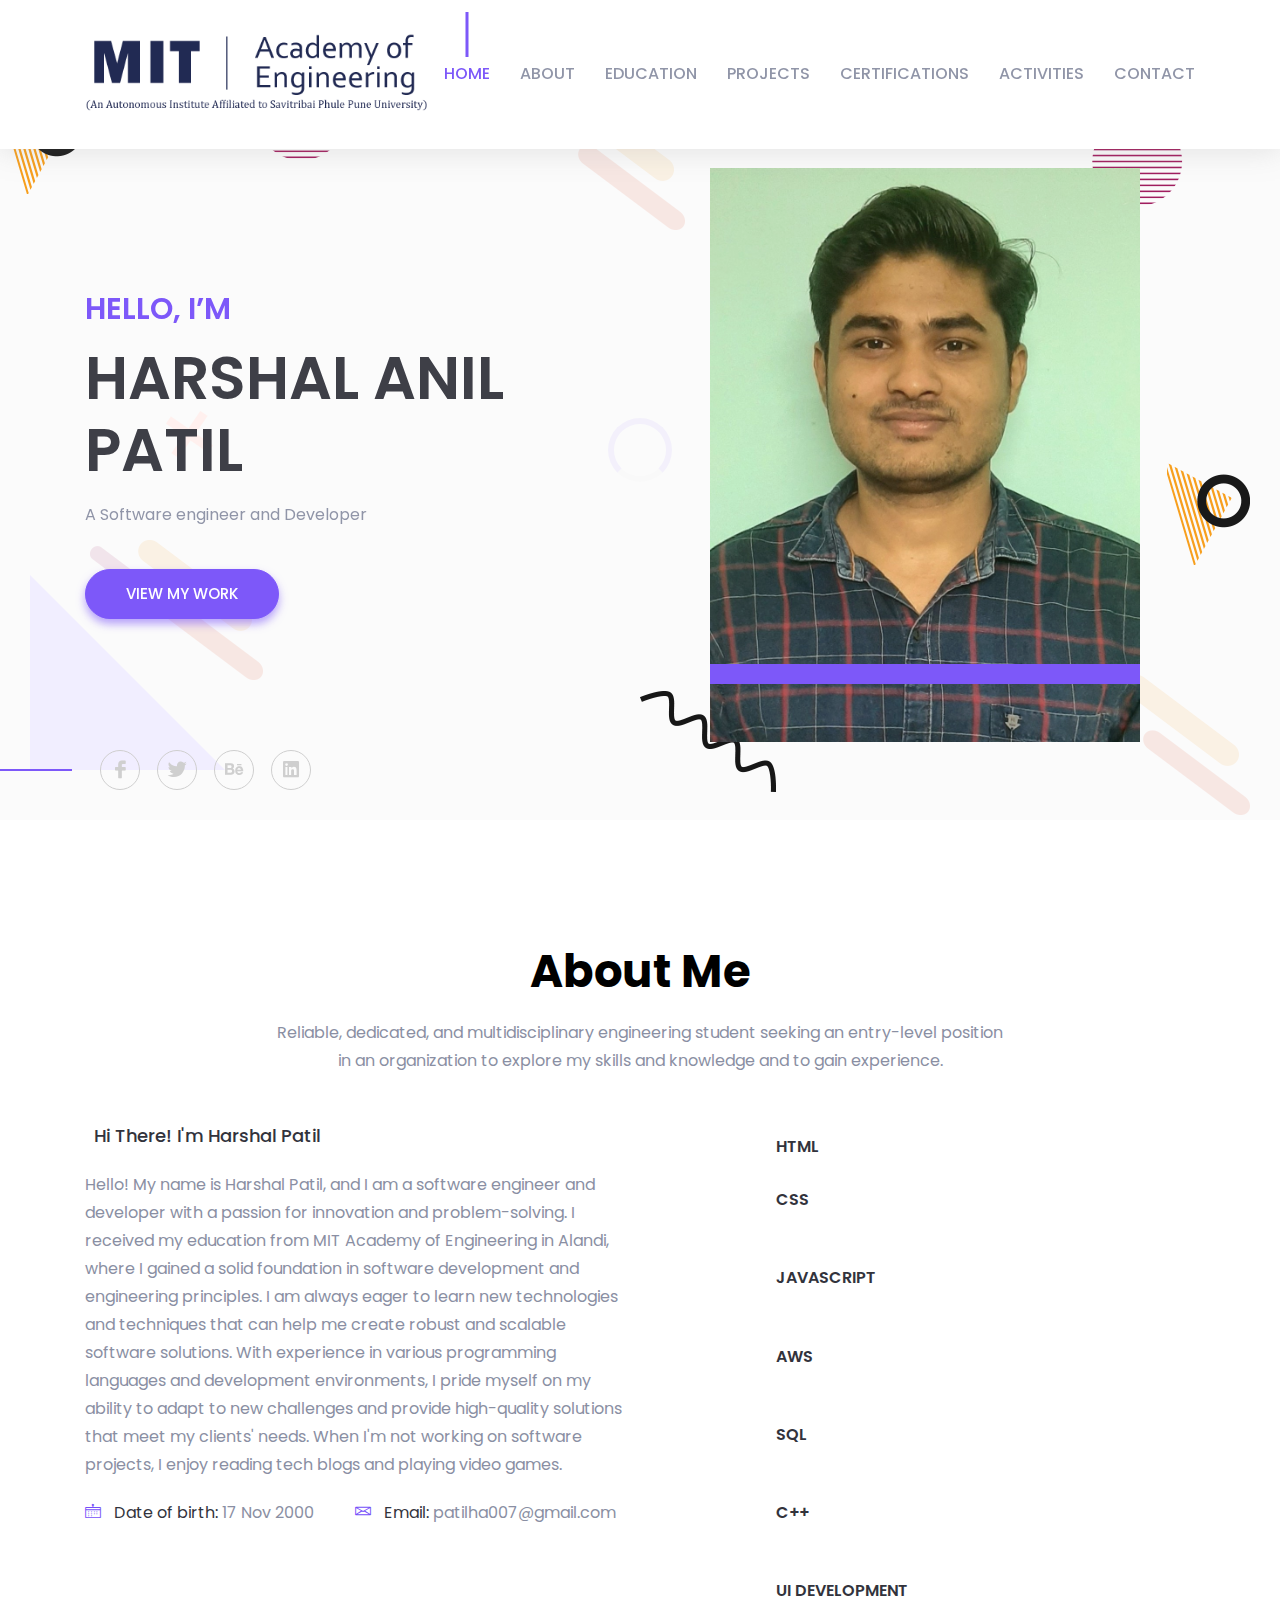
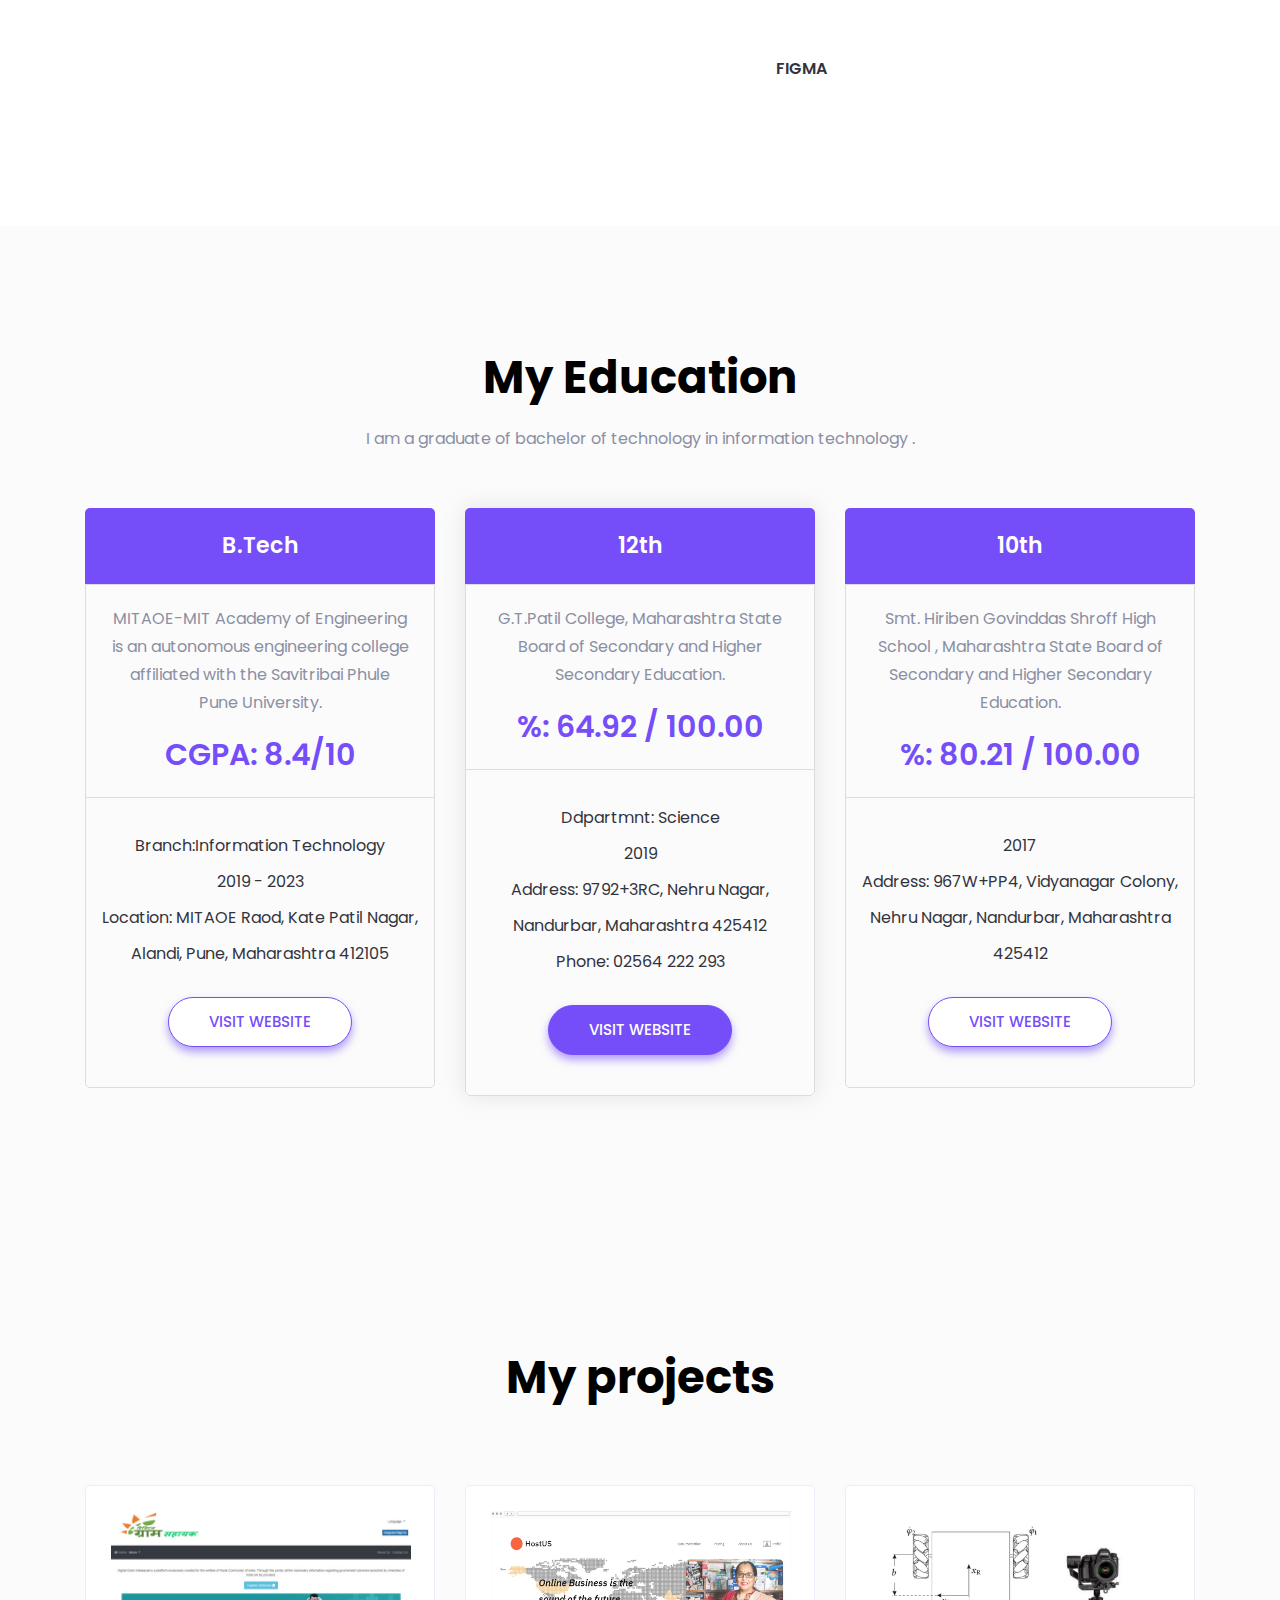
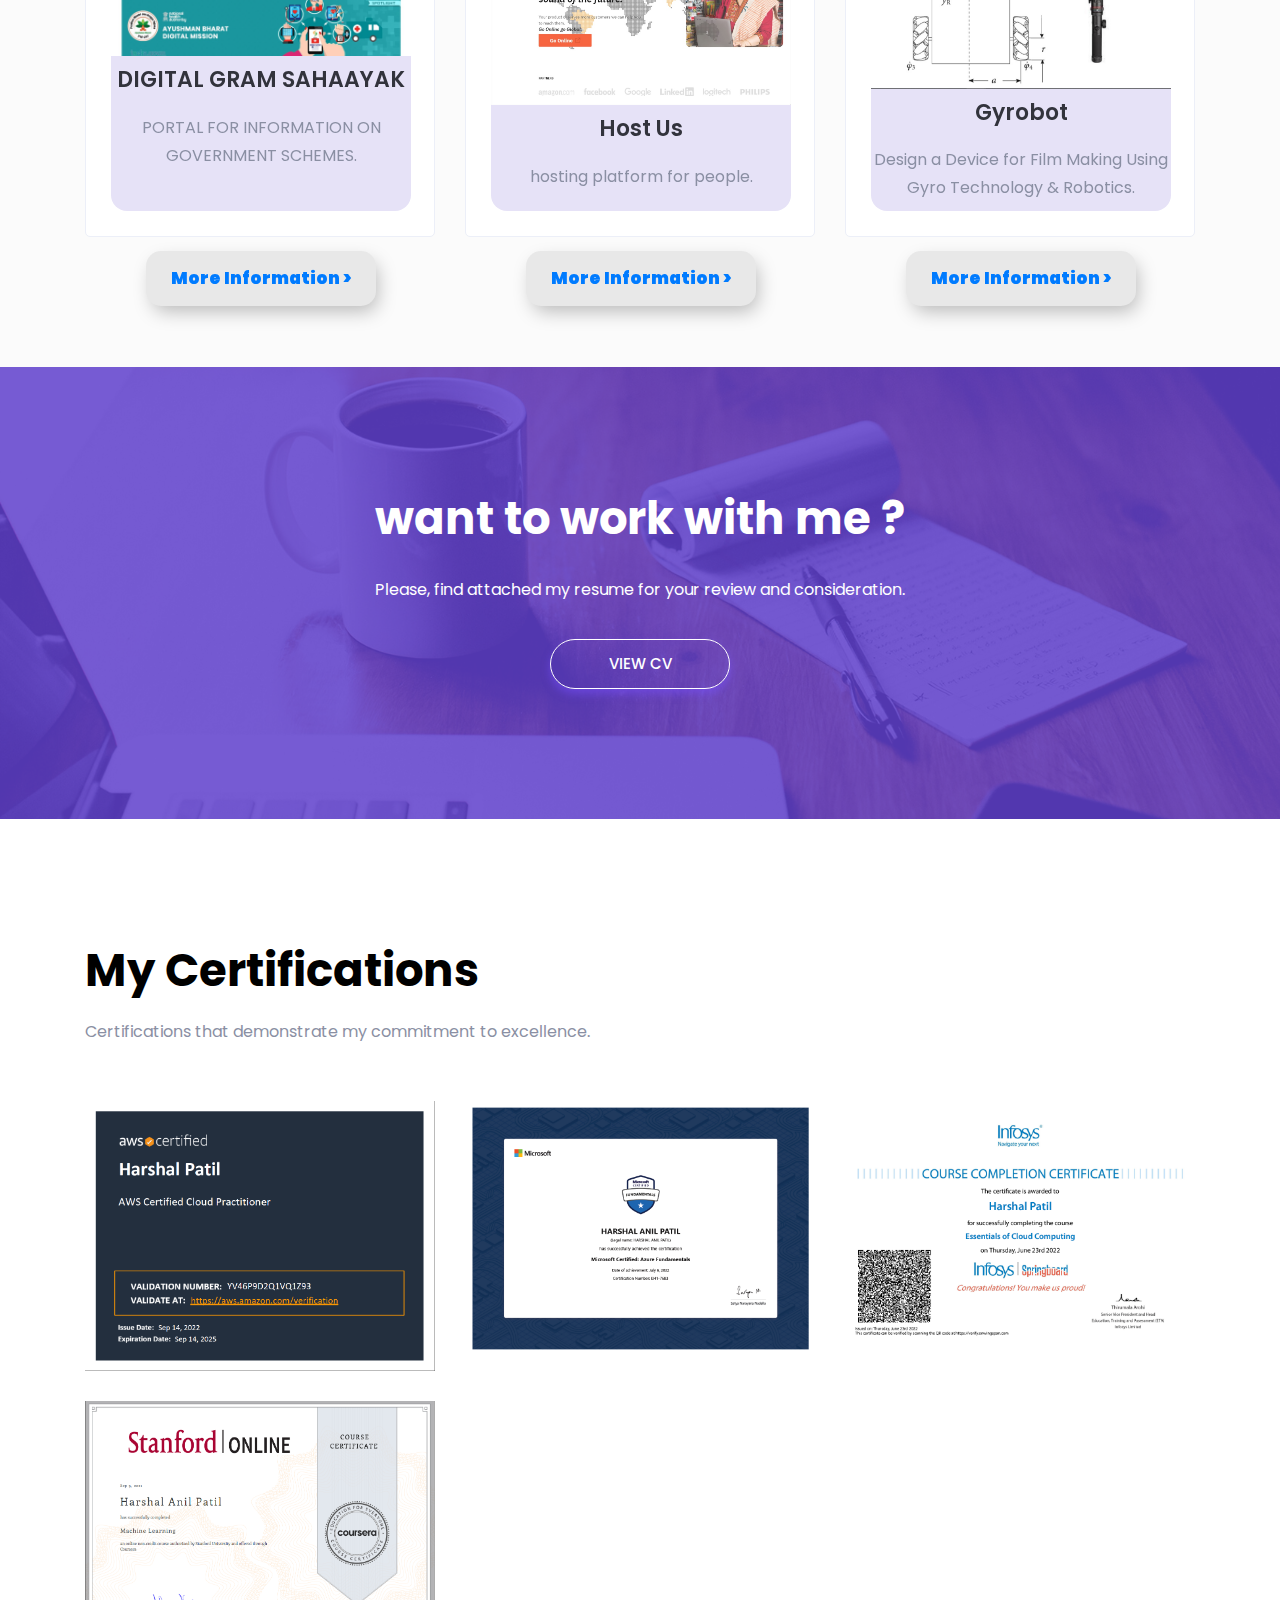
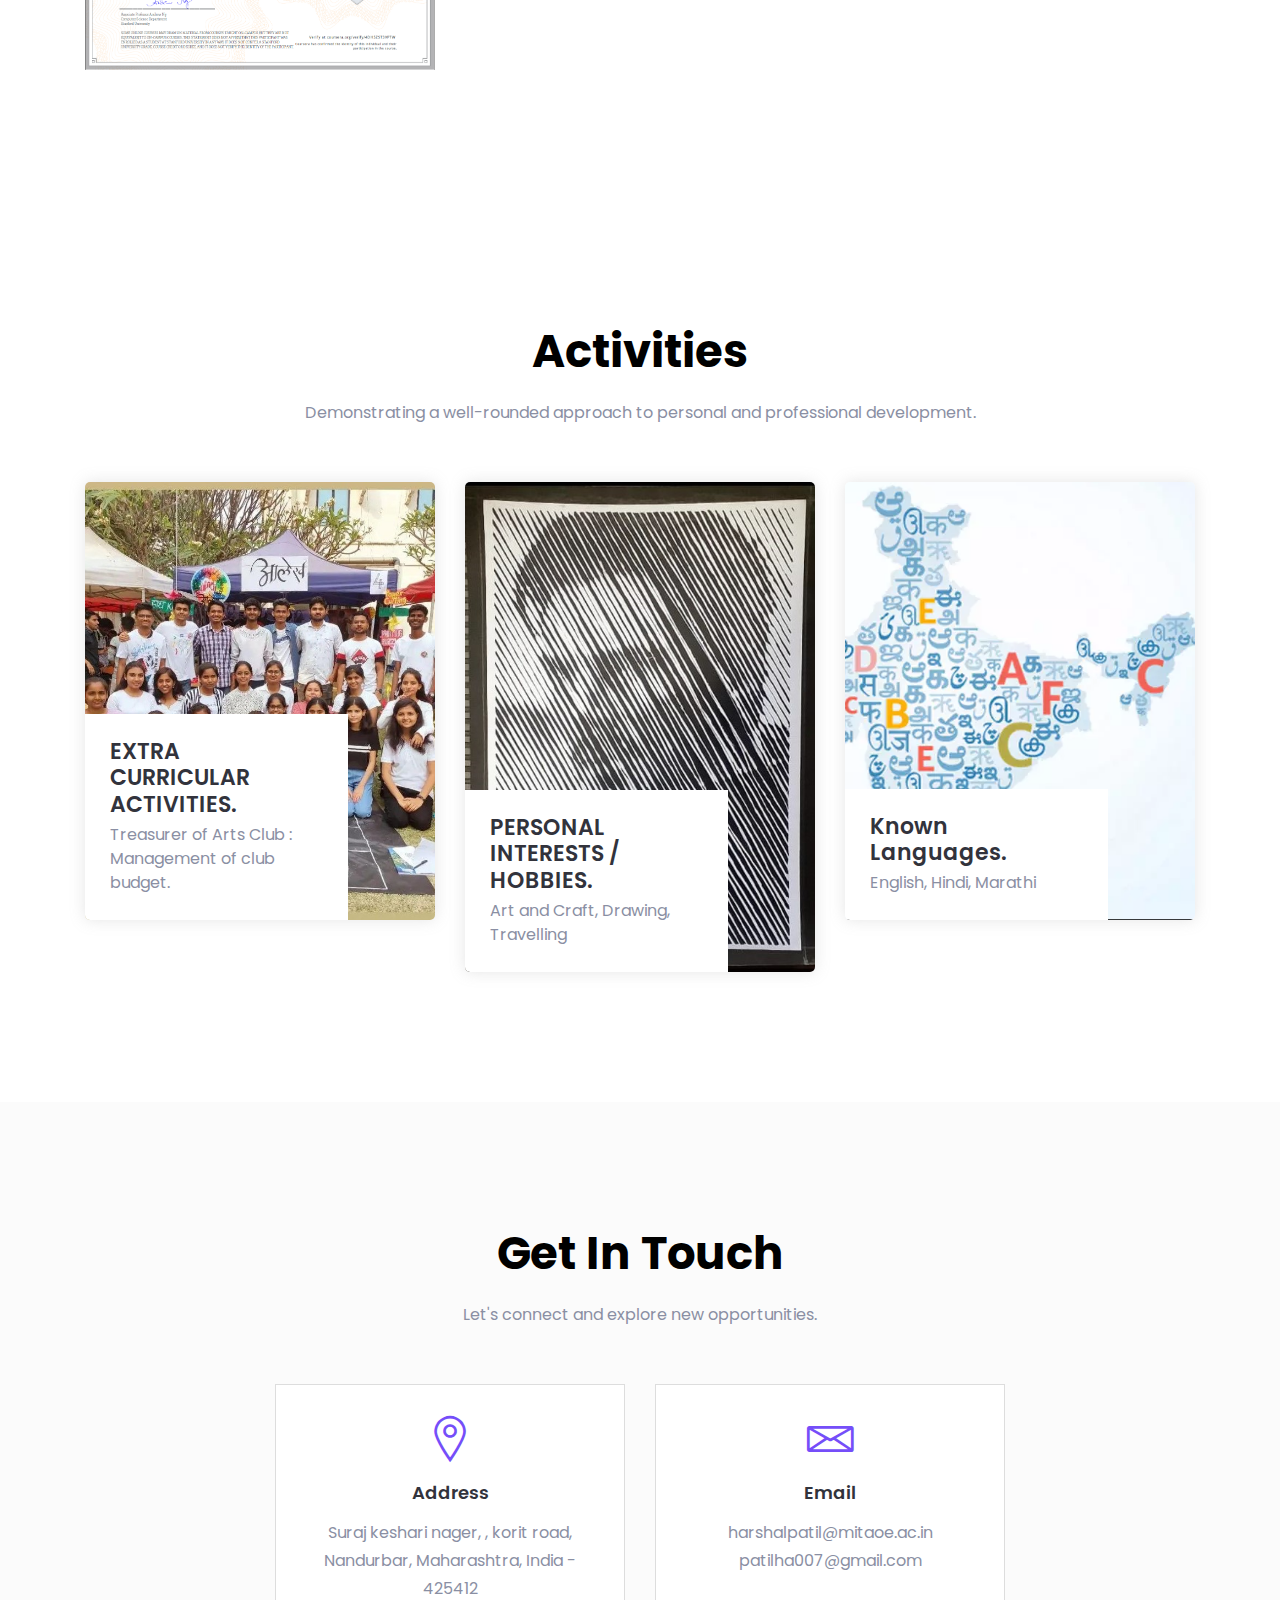
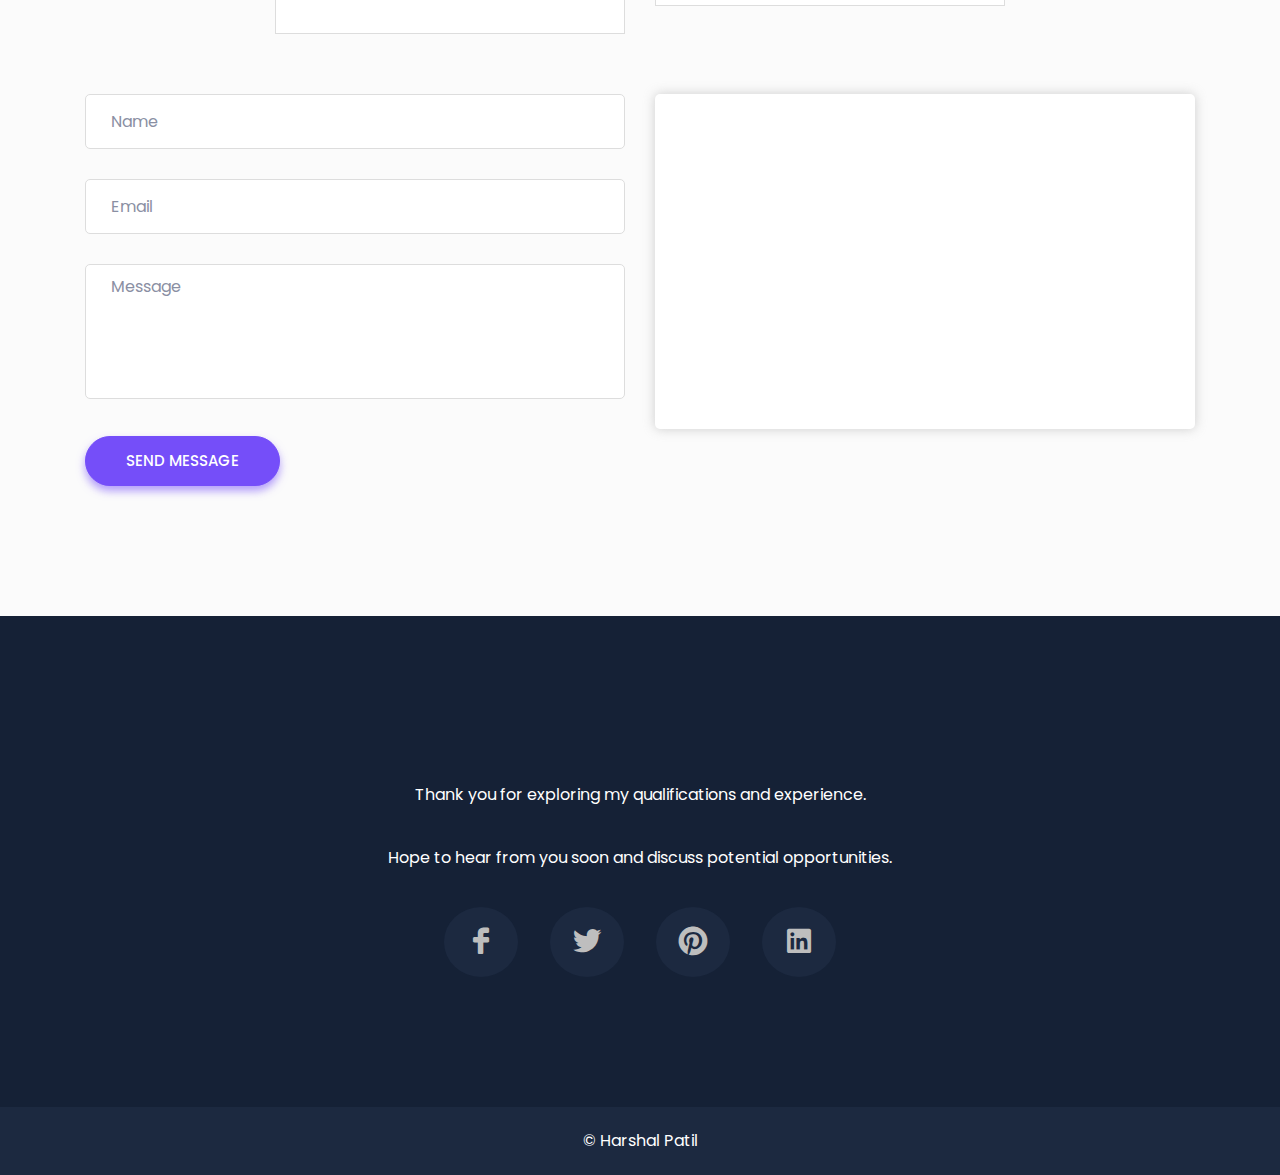
==== commit 162bd720: "Add files via upload" ====
--- a/index.html
+++ b/index.html
@@ -214,135 +214,64 @@
                         </ul>
                     </div> <!-- about content -->
                 </div>
+
                 <div class="col-xl-5 offset-xl-1 col-lg-6">
-                    <div class="about-skills pt-25">
-                        <div class="skill-item mt-25">
+                    <div class="about-skills pt-25" style="margin-top: 20px;">
+                        <div class="tech" class="skill-item mt-25" >
                             <div class="skill-header">
                                 <h6 class="skill-title">HTML</h6>
-                                <div class="skill-percentage">
-                                    <div class="count-box counted">
-                                        <span class="counter">80</span>
-                                    </div>
-                                    %
-                                </div>
-                            </div>
-                            <div class="skill-bar">
-                                <div class="bar-inner">
-                                    <div class="bar progress-line" data-width="80"></div>
-                                </div>
-                            </div>
+                            </div>
+                        </div> <!-- skill item -->
+
+
+                        <div class="tech" class="skill-item mt-25">
+                            <div class="skill-header">
+                                <h6 class="skill-title">CSS</h6>
+                            </div>   
+                        </div> <!-- skill item -->
+
+                        <div class="skill-item mt-25">
+                            <div class="tech" class="skill-header">
+                                <h6 class="skill-title">Javascript</h6>
+                            </div>
+                            
+                        </div> <!-- skill item -->
+
+                        <div class="skill-item mt-25">
+                            <div class="tech" class="skill-header">
+                                <h6 class="skill-title">AWS</h6>
+                                
+                            </div>
+                            
                         </div> <!-- skill item -->
                         <div class="skill-item mt-25">
-                            <div class="skill-header">
-                                <h6 class="skill-title">CSS</h6>
-                                <div class="skill-percentage">
-                                    <div class="count-box counted">
-                                        <span class="counter">60</span>
-                                    </div>
-                                    %
-                                </div>
-                            </div>
-                            <div class="skill-bar">
-                                <div class="bar-inner">
-                                    <div class="bar progress-line" data-width="60"></div>
-                                </div>
-                            </div>
+                            <div class="tech" class="skill-header">
+                                <h6 class="skill-title">SQL</h6>
+                                
+                            </div>
+                            
                         </div> <!-- skill item -->
                         <div class="skill-item mt-25">
-                            <div class="skill-header">
-                                <h6 class="skill-title">Javascript</h6>
-                                <div class="skill-percentage">
-                                    <div class="count-box counted">
-                                        <span class="counter">50</span>
-                                    </div>
-                                    %
-                                </div>
-                            </div>
-                            <div class="skill-bar">
-                                <div class="bar-inner">
-                                    <div class="bar progress-line" data-width="50"></div>
-                                </div>
-                            </div>
+                            <div class="tech" class="skill-header">
+                                <h6 class="skill-title">C++</h6>
+                                
+                            </div>
+                            
                         </div> <!-- skill item -->
                         <div class="skill-item mt-25">
-                            <div class="skill-header">
-                                <h6 class="skill-title">AWS</h6>
-                                <div class="skill-percentage">
-                                    <div class="count-box counted">
-                                        <span class="counter">70</span>
-                                    </div>
-                                    %
-                                </div>
-                            </div>
-                            <div class="skill-bar">
-                                <div class="bar-inner">
-                                    <div class="bar progress-line" data-width="70"></div>
-                                </div>
-                            </div>
+                            <div class="tech" class="skill-header">
+                                <h6 class="skill-title">UI Development</h6>
+                               
+                            </div>
+                           
                         </div> <!-- skill item -->
+
                         <div class="skill-item mt-25">
-                            <div class="skill-header">
-                                <h6 class="skill-title">SQL</h6>
-                                <div class="skill-percentage">
-                                    <div class="count-box counted">
-                                        <span class="counter">80</span>
-                                    </div>
-                                    %
-                                </div>
-                            </div>
-                            <div class="skill-bar">
-                                <div class="bar-inner">
-                                    <div class="bar progress-line" data-width="80"></div>
-                                </div>
-                            </div>
-                        </div> <!-- skill item -->
-                        <div class="skill-item mt-25">
-                            <div class="skill-header">
-                                <h6 class="skill-title">C++</h6>
-                                <div class="skill-percentage">
-                                    <div class="count-box counted">
-                                        <span class="counter">50</span>
-                                    </div>
-                                    %
-                                </div>
-                            </div>
-                            <div class="skill-bar">
-                                <div class="bar-inner">
-                                    <div class="bar progress-line" data-width="50"></div>
-                                </div>
-                            </div>
-                        </div> <!-- skill item -->
-                        <div class="skill-item mt-25">
-                            <div class="skill-header">
-                                <h6 class="skill-title">UI Development</h6>
-                                <div class="skill-percentage">
-                                    <div class="count-box counted">
-                                        <span class="counter">80</span>
-                                    </div>
-                                    %
-                                </div>
-                            </div>
-                            <div class="skill-bar">
-                                <div class="bar-inner">
-                                    <div class="bar progress-line" data-width="80"></div>
-                                </div>
-                            </div>
-                        </div> <!-- skill item -->
-                        <div class="skill-item mt-25">
-                            <div class="skill-header">
+                            <div class="tech" class="skill-header">
                                 <h6 class="skill-title">Figma</h6>
-                                <div class="skill-percentage">
-                                    <div class="count-box counted">
-                                        <span class="counter">70</span>
-                                    </div>
-                                    %
-                                </div>
-                            </div>
-                            <div class="skill-bar">
-                                <div class="bar-inner">
-                                    <div class="bar progress-line" data-width="70"></div>
-                                </div>
-                            </div>
+                               
+                            </div>
+                            
                         </div> <!-- skill item -->
                     </div> <!-- about skills -->
                 </div>
@@ -487,6 +416,9 @@
                           <h6>11 Apr, 2021 - 20 May, 2022</h6>  
                       </div>
                     </div>
+                    <button class="go" style="transform: translate(0, 40px);">
+                        <a href="assets\images\File\Host_US_Paper_final_draft.pdf">More Information ></a>
+                    </button>
                   </div>
                 </div>
                 </div>
@@ -522,6 +454,9 @@
                                   <h6>11 Jan, 2023 - 20 April, 2023</h6>  
                               </div>
                             </div>
+                            <button class="go" style="transform: translate(0, 40px);"> 
+                                <a href="assets\images\File\Host_US_Paper_final_draft.pdf">More Information ></a>
+                            </button>
                           </div>
                     </div> <!-- single service -->
                 </div>
@@ -556,6 +491,9 @@
                                   <h6>27 Oct, 2021 - 29 Dec, 2021</h6>  
                               </div>
                             </div>
+                            <button class="go"  style="transform: translate(0, 40px);" > 
+                                <a href="assets\images\File\Gyrobot.pdf">More Information ></a>
+                            </button>
                           </div>
                     </div> <!-- single service -->
                 </div>
@@ -695,7 +633,7 @@
                             <img src="assets\images\blog\Screenshot_20230327_111406_Instagram.jpg" alt="Blog">
                         </div>
                         <div class="blog-content">
-                            <h4 class="blog-title"><a href="blog-details.html">EXTRA CURRICULAR ACTIVITIES.</a></h4>
+                            <h4 class="blog-title"><a href="https://youtu.be/jJGJBuKtkA4">EXTRA CURRICULAR ACTIVITIES.</a></h4>
                             <span>Treasurer of Arts Club : Management of club budget.</span>
                         </div>
                     </div> <!-- single blog -->
@@ -706,7 +644,7 @@
                             <img src="assets\images\blog\Art.jpeg" alt="Blog">
                         </div>
                         <div class="blog-content">
-                            <h4 class="blog-title"><a href="blog-details.html">PERSONAL INTERESTS / HOBBIES.</a></h4>
+                            <h4 class="blog-title"><a href="https://drive.google.com/drive/folders/17mBnyqlwSdJcLddWU-QmAGA3WbFJeh4u?usp=drive_link">PERSONAL INTERESTS / HOBBIES.</a></h4>
                             <span>Art and Craft, Drawing, Travelling
                             </span>
                         </div>
